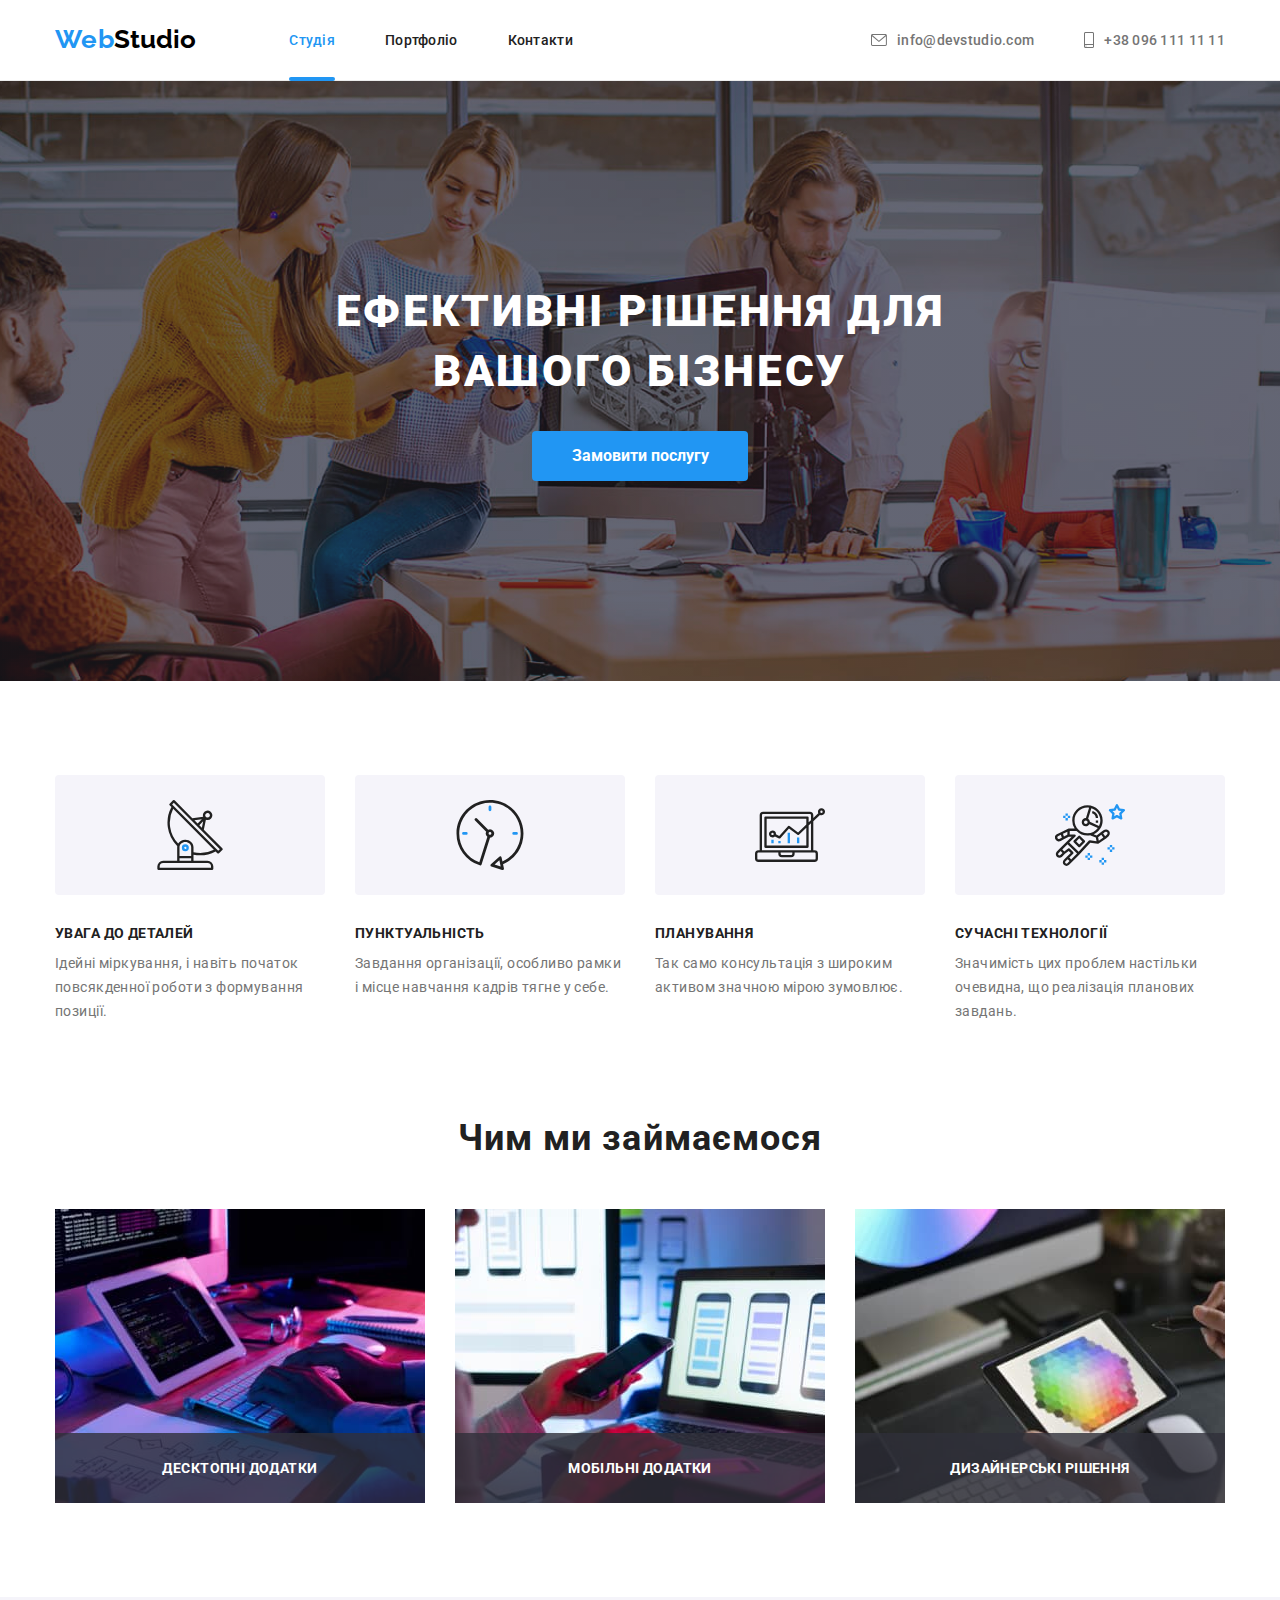
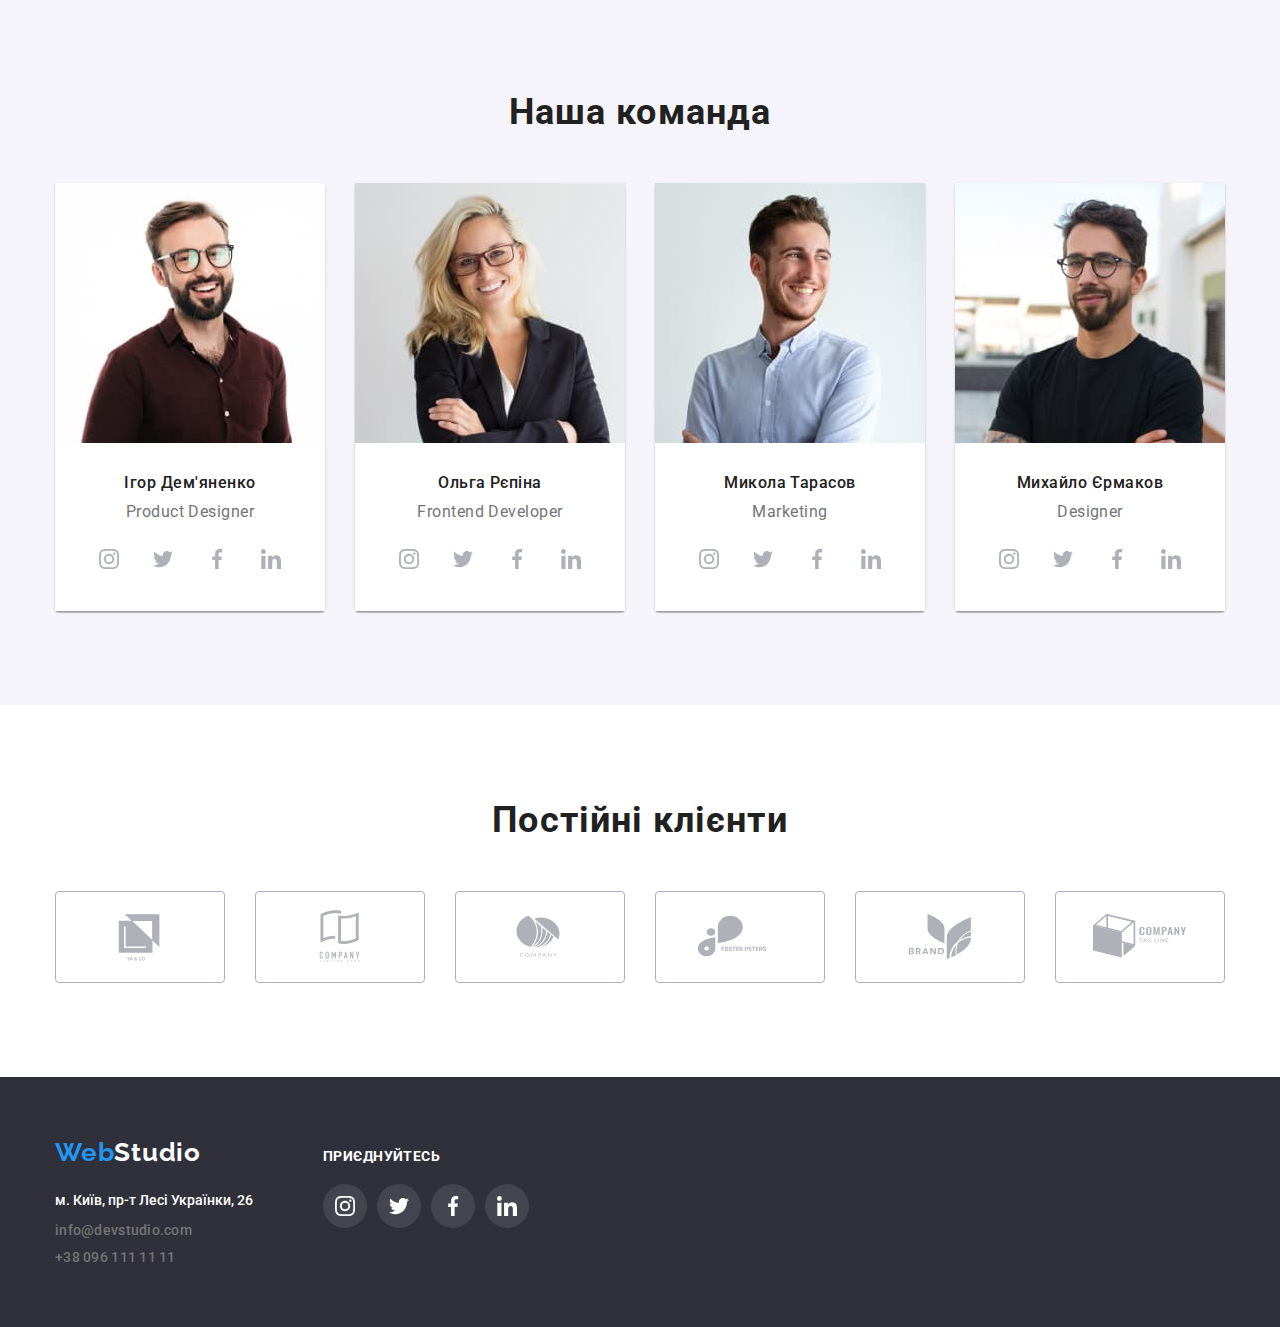
==== index.html @ 4820c296 "save past work" ====
<!DOCTYPE html>
<html lang="uk">
  <head>
    <meta charset="UTF-8" />
    <meta http-equiv="X-UA-Compatible" content="IE=edge" />
    <meta name="viewport" content="width=device-width, initial-scale=1.0" />
    <title>Document</title>
    <link rel="preconnect" href="https://fonts.googleapis.com" />
    <link rel="preconnect" href="https://fonts.gstatic.com" crossorigin />
    <link
      href="https://fonts.googleapis.com/css2?family=Raleway:wght@700&family=Roboto:wght@400;500;700;900&display=swap"
      rel="stylesheet"
    />
    <link
      rel="stylesheet"
      href="https://cdnjs.cloudflare.com/ajax/libs/modern-normalize/1.1.0/modern-normalize.min.css"
    />
    <link rel="stylesheet" href="./css/style.css" />
  </head>
  <body>
    <header class="header">
      <div class="container header-container">
        <nav class="header-nav">
          <a class="header-logo" href="index.html">
            <span class="first-part">Web</span
            ><span class="second-part">Studio</span></a
          >
          <ul class="header-nav-list">
            <li class="header-nav-item">
              <a class="header-nav-link current" href="./index.html">Студія</a>
            </li>
            <li class="header-nav-item">
              <a class="header-nav-link" href="./portfolio.html">Портфоліо</a>
            </li>
            <li class="header-nav-item">
              <a class="header-nav-link" href="./index.html">Контакти</a>
            </li>
          </ul>
        </nav>
        <ul class="header-contacts">
          <li class="header-auth">
            <a class="header-post-link" href="mailto:info@devstudio.com">
              <svg class="mail-icon" width="16" height="12">
                <use href="./images/icons.svg#envelope"></use>
              </svg>
              info@devstudio.com</a
            >
          </li>
          <li class="header-auth">
            <a class="header-tel-link" href="tel:+380961111111"
              ><svg class="tel-icon" width="10" height="16">
                <use href="./images/icons.svg#smartphone"></use>
              </svg>
              +38 096 111 11 11</a
            >
          </li>
        </ul>
      </div>
    </header>
    <main>
      <section class="hero">
        <div class="container hero-container">
          <h1 class="hero-title">Ефективні рішення для вашого бізнесу</h1>
          <button class="hero-btn" type="button" data-modal-open>
            Замовити послугу
          </button>
        </div>
      </section>
      <section class="features">
        <div class="container features-container">
          <h2 class="visually-hidden">наші особливості</h2>

          <ul class="features-list">
            <li class="list">
              <div class="list-icon">
                <svg class="features-icon" width="70" height="70">
                  <use href="./images/icons.svg#antenna"></use>
                </svg>
              </div>
              <h3 class="feature-title">увага до деталей</h3>
              <p class="text">
                Ідейні міркування, і навіть початок повсякденної роботи з
                формування позиції.
              </p>
            </li>

            <li class="list">
              <div class="list-icon">
                <svg class="features-icon" width="70" height="70">
                  <use href="./images/icons.svg#clock"></use>
                </svg>
              </div>
              <h3 class="feature-title">пунктуальність</h3>
              <p class="text">
                Завдання організації, особливо рамки і місце навчання кадрів
                тягне у себе.
              </p>
            </li>

            <li class="list">
              <div class="list-icon">
                <svg class="features-icon" width="70" height="70">
                  <use href="./images/icons.svg#diagram"></use>
                </svg>
              </div>
              <h3 class="feature-title">планування</h3>
              <p class="text">
                Так само консультація з широким активом значною мірою зумовлює.
              </p>
            </li>

            <li class="list">
              <div class="list-icon">
                <svg class="features-icon" width="70" height="70">
                  <use href="./images/icons.svg#astronaut"></use>
                </svg>
              </div>
              <h3 class="feature-title">сучасні технології</h3>
              <p class="text">
                Значимість цих проблем настільки очевидна, що реалізація
                планових завдань.
              </p>
            </li>
          </ul>
        </div>
      </section>
      <section class="section">
        <div class="container">
          <h2 class="foto-title">Чим ми займаємося</h2>
          <ul class="img-list">
            <li class="foto-list">
              <div class="product-action">
                <img
                  class="list-item"
                  src="./images/img1.jpg"
                  alt="верстка сайтів"
                  width="370"
                />
                <div class="overlay-box">
                  <p class="overlay-box-text">десктопні додатки</p>
                </div>
              </div>
            </li>
            <li class="foto-list">
              <div class="product-action">
                <img
                  class="list-item"
                  src="./images/img2.jpg"
                  alt="розробки телефонних программ"
                  width="370"
                />
                <div class="overlay-box">
                  <p class="overlay-box-text">мобільні додатки</p>
                </div>
              </div>
            </li>
            <li class="foto-list">
              <div class="product-action">
                <img
                  class="list-item"
                  src="./images/img3.jpg"
                  alt="розробки ігор"
                  width="370"
                />
                <div class="overlay-box">
                  <p class="overlay-box-text">дизайнерські рішення</p>
                </div>
              </div>
            </li>
          </ul>
          <!-- <div class="overlay-box">
            <p class="overlay-box-text">десктопні додатки</p> 
            </div> -->
          <!-- <h3 class="overlay-box-title">десктопні додатки</h3>
           -->
        </div>
      </section>
      <section class="section-name">
        <div class="container managment-container">
          <h2 class="section-title">Наша команда</h2>
          <ul class="title-list">
            <li class="list-name">
              <img
                class="name-title"
                src="./images/igor.jpg"
                alt="Ігор Дем'яненко"
                width="270"
              />
              <div class="container team-wrapper">
                <h3 class="name-list-title">Ігор Дем'яненко</h3>
                <p lang="en" class="job-list-title">Product Designer</p>
                <ul class="social-networks">
                  <li class="social-network-list">
                    <a
                      class="network-link"
                      href="https..//instagram.com"
                      target="_blank"
                      rel="nofollow noopener noreferrer"
                      aria-label="instagram"
                    >
                      <svg class="network-link-icon" width="20" height="20">
                        <use href="./images/icons.svg#instagram"></use>
                      </svg>
                    </a>
                  </li>
                  <li class="social-network-list">
                    <a
                      class="network-link"
                      href="https..//twitter.com"
                      target="_blank"
                      rel="nofollow noopener noreferrer"
                      aria-label="twitter"
                    >
                      <svg class="network-link-icon" width="20" height="20">
                        <use href="./images/icons.svg#twitter"></use>
                      </svg>
                    </a>
                  </li>
                  <li class="social-network-list">
                    <a
                      class="network-link"
                      href="https..//facebook.com"
                      target="_blank"
                      rel="nofollow noopener noreferrer"
                      aria-label="fasebook"
                    >
                      <svg class="network-link-icon" width="20" height="20">
                        <use href="./images/icons.svg#facebook"></use>
                      </svg>
                    </a>
                  </li>
                  <li class="social-network-list">
                    <a
                      class="network-link"
                      href="https..//linkedin.com"
                      target="_blank"
                      rel="nofollow noopener noreferrer"
                      aria-label="linkedin"
                    >
                      <svg class="network-link-icon" width="20" height="20">
                        <use href="./images/icons.svg#linkedin"></use>
                      </svg>
                    </a>
                  </li>
                </ul>
              </div>
            </li>
            <li class="list-name">
              <img
                class="name-title"
                src="./images/olga.jpg"
                alt="Ольга Рєпіна"
                width="270"
              />
              <div class="team-wrapper">
                <h3 class="name-list-title">Ольга Рєпіна</h3>
                <p lang="en" class="job-list-title">Frontend Developer</p>
                <ul class="social-networks">
                  <li class="social-network-list">
                    <a
                      class="network-link"
                      href="https..//instagram.com"
                      target="_blank"
                      rel="nofollow noopener noreferrer"
                      aria-label="instagram"
                    >
                      <svg class="network-link-icon" width="20" height="20">
                        <use href="./images/icons.svg#instagram"></use>
                      </svg>
                    </a>
                  </li>
                  <li class="social-network-list">
                    <a
                      class="network-link"
                      href="https..//twitter.com"
                      target="_blank"
                      rel="nofollow noopener noreferrer"
                      aria-label="twitter"
                    >
                      <svg class="network-link-icon" width="20" height="20">
                        <use href="./images/icons.svg#twitter"></use>
                      </svg>
                    </a>
                  </li>
                  <li class="social-network-list">
                    <a
                      class="network-link"
                      href="https..//facebook.com"
                      target="_blank"
                      rel="nofollow noopener noreferrer"
                      aria-label="fasebook"
                    >
                      <svg class="network-link-icon" width="20" height="20">
                        <use href="./images/icons.svg#facebook"></use>
                      </svg>
                    </a>
                  </li>
                  <li class="social-network-list">
                    <a
                      class="network-link"
                      href="https..//linkedin.com"
                      target="_blank"
                      rel="nofollow noopener noreferrer"
                      aria-label="linkedin"
                    >
                      <svg class="network-link-icon" width="20" height="20">
                        <use href="./images/icons.svg#linkedin"></use>
                      </svg>
                    </a>
                  </li>
                </ul>
              </div>
            </li>
            <li class="list-name">
              <img
                class="name-title"
                src="./images/mikola.jpg"
                alt="Микола Тарасов"
                width="270"
              />
              <div class="team-wrapper">
                <h3 class="name-list-title">Микола Тарасов</h3>
                <p lang="en" class="job-list-title">Marketing</p>
                <ul class="social-networks">
                  <li class="social-network-list">
                    <a
                      class="network-link"
                      href="https..//instagram.com"
                      target="_blank"
                      rel="nofollow noopener noreferrer"
                      aria-label="instagram"
                    >
                      <svg class="network-link-icon" width="20" height="20">
                        <use href="./images/icons.svg#instagram"></use>
                      </svg>
                    </a>
                  </li>
                  <li class="social-network-list">
                    <a
                      class="network-link"
                      href="https..//twitter.com"
                      target="_blank"
                      rel="nofollow noopener noreferrer"
                      aria-label="twitter"
                    >
                      <svg class="network-link-icon" width="20" height="20">
                        <use href="./images/icons.svg#twitter"></use>
                      </svg>
                    </a>
                  </li>
                  <li class="social-network-list">
                    <a
                      class="network-link"
                      href="https..//facebook.com"
                      target="_blank"
                      rel="nofollow noopener noreferrer"
                      aria-label="fasebook"
                    >
                      <svg class="network-link-icon" width="20" height="20">
                        <use href="./images/icons.svg#facebook"></use>
                      </svg>
                    </a>
                  </li>
                  <li class="social-network-list">
                    <a
                      class="network-link"
                      href="https..//linkedin.com"
                      target="_blank"
                      rel="nofollow noopener noreferrer"
                      aria-label="linkedin"
                    >
                      <svg class="network-link-icon" width="20" height="20">
                        <use href="./images/icons.svg#linkedin"></use>
                      </svg>
                    </a>
                  </li>
                </ul>
              </div>
            </li>
            <li class="list-name">
              <img
                class="name-title"
                src="./images/michailo.jpg"
                alt="Михайло Єрмаков"
                width="270"
              />
              <div class="team-wrapper">
                <h3 class="name-list-title">Михайло Єрмаков</h3>
                <p lang="en" class="job-list-title"><a href="/"></a>Designer</p>
                <ul class="social-networks">
                  <li class="social-network-list">
                    <a
                      class="network-link"
                      href="https..//instagram.com"
                      target="_blank"
                      rel="nofollow noopener noreferrer"
                      aria-label="instagram"
                    >
                      <svg class="network-link-icon" width="20" height="20">
                        <use href="./images/icons.svg#instagram"></use>
                      </svg>
                    </a>
                  </li>
                  <li class="social-network-list">
                    <a
                      class="network-link"
                      href="https..//twitter.com"
                      target="_blank"
                      rel="nofollow noopener noreferrer"
                      aria-label="twitter"
                    >
                      <svg class="network-link-icon" width="20" height="20">
                        <use href="./images/icons.svg#twitter"></use>
                      </svg>
                    </a>
                  </li>
                  <li class="social-network-list">
                    <a
                      class="network-link"
                      href="https..//facebook.com"
                      target="_blank"
                      rel="nofollow noopener noreferrer"
                      aria-label="fasebook"
                    >
                      <svg class="network-link-icon" width="20" height="20">
                        <use href="./images/icons.svg#facebook"></use>
                      </svg>
                    </a>
                  </li>
                  <li class="social-network-list">
                    <a
                      class="network-link"
                      href="https..//linkedin.com"
                      target="_blank"
                      rel="nofollow noopener noreferrer"
                      aria-label="linkedin"
                    >
                      <svg class="network-link-icon" width="20" height="20">
                        <use href="./images/icons.svg#linkedin"></use>
                      </svg>
                    </a>
                  </li>
                </ul>
              </div>
            </li>
          </ul>
        </div>
      </section>
      <section class="section-client">
        <div class="container our-client">
          <h2 class="client-title">Постійні клієнти</h2>
          <ul class="client-list">
            <li class="client-list-list">
              <a
                class="client-list-link"
                href=""
                target="_blank"
                rel="nofollow noopener noreferrer"
              >
                <svg class="socials-icon" width="106" height="60">
                  <use href="./images/icons.svg#Logo-1"></use>
                </svg>
              </a>
            </li>
            <li class="client-list-list">
              <a
                class="client-list-link"
                href=""
                target="_blank"
                rel="nofollow noopener noreferrer"
              >
                <svg class="socials-icon" width="106" height="60">
                  <use href="./images/icons.svg#Logo-2"></use>
                </svg>
              </a>
            </li>
            <li class="client-list-list">
              <a
                class="client-list-link"
                href=""
                target="_blank"
                rel="nofollow noopener noreferrer"
              >
                <svg class="socials-icon" width="106" height="60">
                  <use href="./images/icons.svg#Logo-3"></use>
                </svg>
              </a>
            </li>
            <li class="client-list-list">
              <a
                class="client-list-link"
                href=""
                target="_blank"
                rel="nofollow noopener noreferrer"
              >
                <svg class="socials-icon" width="106" height="60">
                  <use href="./images/icons.svg#Logo-4"></use>
                </svg>
              </a>
            </li>
            <li class="client-list-list">
              <a
                class="client-list-link"
                href=""
                target="_blank"
                rel="nofollow noopener noreferrer"
              >
                <svg class="socials-icon" width="106" height="60">
                  <use href="./images/icons.svg#Logo-5"></use>
                </svg>
              </a>
            </li>
            <li class="client-list-list">
              <a
                class="client-list-link"
                href=""
                target="_blank"
                rel="nofollow noopener noreferrer"
              >
                <svg class="socials-icon" width="106" height="60">
                  <use href="./images/icons.svg#Logo-6"></use>
                </svg>
              </a>
            </li>
          </ul>
        </div>
      </section>
    </main>
    <footer class="page-footer">
      <div class="container footer-container">
        <div class="footer-address-container">
          <a class="footer-logo" href="./index.html">
            <span class="span first-part">Web</span
            ><span class="span finish-part">Studio</span></a
          >
          <address class="contacts">
            <ul class="contact-lists">
              <li class="contact-list-list">
                <a
                  class="address-link"
                  href="https://goo.gl/maps/qbzP2S2WMfe6ok6P8"
                  target="_blank"
                  rel="noopener noreferrer nofollow"
                  >м. Київ, пр-т Лесі Українки, 26</a
                >
              </li>
              <li class="contact-list-list">
                <a class="mobile-link" href="mailto:info@devstudio.com"
                  >info@devstudio.com</a
                >
              </li>
              <li class="contact-list-list">
                <a class="mobile-link" href="tel:+380961111111"
                  >+38 096 111 11 11</a
                >
              </li>
            </ul>
          </address>
        </div>
        <div class="footer-icon-container">
          <p class="footer-text">приєднуйтесь</p>
          <ul class="footer-list">
            <li class="footer-list-item">
              <a
                class="footer-link"
                href="https..//instagram.com"
                target="_blank"
                rel="nofollow noopener noreferrer"
                aria-label="instagram"
              >
                <svg class="footer-link-icon" width="20" height="20">
                  <use href="./images/icons.svg#instagram"></use>
                </svg>
              </a>
            </li>
            <li class="footer-list-item">
              <a
                class="footer-link"
                href="https..//twitter.com"
                target="_blank"
                rel="nofollow noopener noreferrer"
                aria-label="twitter"
              >
                <svg class="footer-link-icon" width="20" height="20">
                  <use href="./images/icons.svg#twitter"></use>
                </svg>
              </a>
            </li>
            <li class="footer-list-item">
              <a
                class="footer-link"
                href="https..//facebook.com"
                target="_blank"
                rel="nofollow noopener noreferrer"
                aria-label="fasebook"
              >
                <svg class="footer-link-icon" width="20" height="20">
                  <use href="./images/icons.svg#facebook"></use>
                </svg>
              </a>
            </li>
            <li class="footer-list-item">
              <a
                class="footer-link"
                href="https..//linkedin.com"
                target="_blank"
                rel="nofollow noopener noreferrer"
                aria-label="linkedin"
              >
                <svg class="footer-link-icon" width="20" height="20">
                  <use href="./images/icons.svg#linkedin"></use>
                </svg>
              </a>
            </li>
          </ul>
        </div>
      </div>
    </footer>
    <div class="backdrop is-hidden" data-modal>
      <div class="modal">
        <button class="close-btn" type="button" data-modal-close>
          <!-- <svg class="modal-icon" width="18" height="18"> -->
          <svg class="modal-icon" width="18" height="18">
            <use href="./images/icons.svg#close-black"></use>
          </svg>
        </button>
      </div>
    </div>
    <script src="./js/modal.js"></script>
  </body>
</html>
---- css/style.css ----
/* reset */

h1,h2,h3,h4,h5,ul,li,p {
    margin: 0;
    padding: 0;
  }
  
  img {
    display: block;
    max-width: 100%;
    height: auto;
  }
  
  ul {
    list-style: none;
  }
  
  a {
    text-decoration: none;
  }
  
  body {
    font-family: "Roboto", sans-serif;
    
  }
  /* hover, focus {
    transition: transform 250ms  cubic-bezier(0.4, 0, 0.2, 1);
  } */
  
  
  
  :root {
    --second-font: "Raleway";
    --accent-color: #2196f3;
    --main-color: #212121;
    --second-color: #757575;
    --main-bg-color:#FFFFFF;
  }
  
    /* размеры флекса */
  .container {
    width: 1200px;
    margin: 0 auto;
    padding-left: 15px;
    padding-right: 15px;
  }
  /* хедер главной страницы */
  
  .header {
    /* position: fixed;
    width: 100%;
    min-height: 80px;
    top: 0;
    left: 0; */
    border-bottom: 1px solid #ECECEC;
    background-color: var(--main-bg-color)
  }
  .header-page {
    background-color: var(--main-bg-color);
  }
  .header-container {
    display: flex;
    align-items: center;
  }
  
  .header-nav {
    display: flex;
    align-items: center;
    
  }
  
  .header-nav-list {
    display: flex;
    
    gap: 50px;
  
  }
  
  
  .header-contacts {
    display: flex;
    margin-right: auto;
    text-align: center;
    justify-content: end;
    margin-right: 0;
    margin-left: auto;
    align-items: center;
  }
  
  .header-nav-link {
    display: block;
    position: relative;
    padding: 32px 0;
    font-weight: 500;
    font-size: 14px;
    line-height: calc(16 / 14);
    letter-spacing: 0.02em;
    color: var(--main-color);
    transition-property: color;
    transition-duration: 250ms;
    transition-timing-function:cubic-bezier(0.4, 0, 0.2, 1);

  }
  .header-nav-link:hover,
  .header-nav-link:focus {
     color: var(--accent-color);
  }
 
  .header-nav-link::after {
    content: "";
    position: absolute;
    width: 100%;
    height: 4px;
    bottom: -1px;
    left: 0;
    border-radius: 2px;
    opacity: 0;
    transform:scaleX(0.2);
    transition: opasity 250ms cubic-bezier(0.4, 0, 0.2, 1), transform 250ms cubic-bezier(0.4, 0, 0.2, 1);
    color: var(--accent-color);
  }
  .header-nav-link.current {
    color: var(--accent-color);
  }
  /* .header-nav-link .current::after{
   background-color: var(--main-color);
  } */
 
    .header-nav-link:focus:after,
   .header-nav-link:hover::after {
    opacity: 1;
    background-color: var(--accent-color);
    transform:scaleX(1);
    /* color: var(--accent-color); */
  }

  .header-nav-link.current::after,
  .header-nav-link.current:hover::after,
  .header-nav-link.current:focus::after {
    background-color: var(--accent-color);
    opacity: 1;
    transform:scaleX(1);
  }
  /* hhhhhheder */
  
  
  .header-logo {
    display: inline-block;
    padding-top: 24px;
    padding-bottom: 25px;
    margin-right: 93px;
    justify-content: flex-start;
  }
  .first-part {
    font-family: var(--second-font);
    font-style: normal;
    font-weight: 700;
    font-size: 26px;
    line-height: calc(31 / 26);
    letter-spacing: 0.03em;
    color: rgba(33, 150, 243, 1);
  }
  .second-part {
    font-family: var(--second-font);
    font-style: normal;
    font-weight: 700;
    font-size: 26px;
    line-height: calc(31 / 26);
    color: rgba(0, 0, 0, 1);
  }
  .finish-part {
    font-family: var(--second-font);
    font-style: normal;
    font-weight: 700;
    font-size: 26px;
    line-height: calc(31 / 26);
    letter-spacing: 0.03em; 
    color: rgba(255, 255, 255, 1);
  }
  
  
  .header-auth {
    display: inline-block;
    padding-top: 32px;
    padding-bottom: 32px;
    
  }
  .header-post-link,
  .header-tel-link {
    display: flex;
    background-repeat: no-repeat;
    gap: 10px;
    align-items: center;
    transition-property: color;
    transition-duration: 250ms;
    transition-timing-function:cubic-bezier(0.4, 0, 0.2, 1);

  }
 
    
  /* .header-nav-link:hover,
  .header-nav-link:focus {
     color: var(--accent-color);
  }  */
  
  .header-tel-link,
  .header-post-link {
  
   font-weight: 500;
   font-size: 14px;
   line-height: calc(16 / 14);
   letter-spacing: 0.02em;
   color: var(--second-color);
   margin-left: 50px;
   align-items: center;
   transition-property: color;
   transition-duration: 250ms;
   transition-timing-function:cubic-bezier(0.4, 0, 0.2, 1);

  }
  /* .header-post-link {
    font-weight: 500;
    line-height: calc(16 / 14);
    letter-spacing: 0.02em;
    color: var(--second-color);
    font-size: 14px;
    align-items: center;
  
  }   */
  .mail-icon {
    transition-property: fill;
    transition-duration: 250ms;
    transition-timing-function:cubic-bezier(0.4, 0, 0.2, 1);

  } 

  .header-post-link:hover,
  .header-post-link:focus {
    color: var(--accent-color); 
  }
  .header-tel-link:hover,
  .header-tel-link:focus {
    color: var(--accent-color);
  }
  .header-tel-link:hover .tel-icon, 
  .header-tel-link:focus .tel-icon {
    fill: var(--accent-color); 
  }
  .header-post-link .mail-icon, .tel-icon {
    fill: var(--second-color);
  }
   
   .header-post-link:hover .mail-icon,
   .header-post-link:focus .mail-icon {
    fill: var(--accent-color);
  }
  
  header-nav-item {
    margin-right: auto;
  }
  
  
  
  
   
  /* секция герой */
  
  .hero {
    max-width: 1600px;
    margin-right: auto;
    margin-left: auto;
    background-image:linear-gradient(to right,rgba(47, 48, 58, 0.4), rgba(47, 48, 58, 0.4 )),
    url(../images/Img-hero-png.png) ;
    text-align: center;
    background-color: #C4C4C4;
    padding-top: 200px;
    padding-bottom: 200px;
    background-repeat: no-repeat;
    background-size:cover;
    background-position: center;
  }
  
  .hero-title {
    font-weight: 900;
    font-size: 44px;
    line-height: calc(60 / 44);
    letter-spacing: 0.06em;
    text-transform: uppercase;
    color: var(--main-bg-color);
    max-width: 696px;
    margin: 0 auto 30px;
    
  }
  
  .hero-btn {
    display: inline-block;
    font-family: 'Roboto';
    font-style: normal;
    font-weight: 700;
    font-size: 16px;
    line-height: calc(30 / 16);
    cursor: pointer;
    background:var(--accent-color);
    color:#FFFFFF;
    border-radius: 4px;
    min-width: 216px;
    border: solid transparent;
    text-align: center;
    max-height: 50px;
    border: none;
    padding: 10px 32px;
    transition-property: background-color;
    transition-duration: 250ms;
    transition-timing-function:cubic-bezier(0.4, 0, 0.2, 1);
  }
  
  .hero-btn:hover,
  .hero-btn:focus {
    background: #188CE8;
    box-shadow: 0px 4px 4px rgba(0, 0, 0, 0.15);
    border-radius: 4px;
    min-width: 216px;
  }
  
  /* features section */
  
  .features {
    padding-top: 94px;
    padding-bottom: 94px;
    background: var(--main-bg-color);
  }
  
  /* .features-container {
     display: flex;
  } */
  .visually-hidden {
      position: absolute;
      width: 1px;
      height: 1px;
      margin: -1px;
      border: 0;
      padding: 0;
    
      white-space: nowrap;
      clip-path: inset(100%);
      clip: rect(0 0 0 0);
      overflow: hidden;
    }
  
  .content {
    display: flex;
    padding-top: 94px;
    padding-bottom: 94px;
    width: 1170px;
  
  }
  .features-list {
    display: flex;
    /* height: auto; */
  }
  .list-icon {
    width: 270px;
    height: 120px;
    display: flex;
    align-items: center;
    justify-content: center;
    background-color: #F5F4FA;
    border-radius: 4px;
    margin-bottom: 30px;
  }
  
  .features-icon {
    width: 70px;
    height: 70px;
    
  }
  
  .list:not(:last-child) {
    margin-right: 30px;
    
  }

 
  .feature-title {
  
    margin-bottom: 10px;
    font-weight: 700;
    font-size: 14px;
    line-height: calc(16 /14);
    letter-spacing: 0.03em;
    text-transform: uppercase;
    color: var(--main-color);
    
       
  }
  .text {
     
   font-weight: 400;
   font-size: 14px;
   line-height: calc(24 / 14);
   letter-spacing: 0.03em; 
   color: var(--second-color);
   
  }
  
  /* чим ми займаємось */
  
  
  
  .foto-title {
    font-weight: 700;
    font-size: 36px;
    line-height: calc(42 / 36);
    text-align: center;
    letter-spacing: 0.03em;
    color: var(--main-color);
    margin-bottom: 50px;
  
  }
  
  
   .img-list {
    display: flex;
    justify-content: start;
     /* position:fixed;  */
  } 
  
   .foto-list:not(:last-child) {
    margin-right: 30px;
  } 

  .product-action {
    position: relative;
    top: 0;
    left: 0;
  }
             /* overlay-box  */ 

   .overlay-box {
    display: flex;
    position:absolute;
    align-items: center;
    padding: 27px 0;
    bottom: 0;
    width: 370px;
    height: 70px;
    background-color: rgba(47, 48, 58, 0.8);

  } 
  
  .overlay-box-text {
   
    display: flex;
    width: 370px;
    justify-content: space-around;
    font-weight: 700;
    font-size: 14px;
    line-height: 16px;
    text-align: center;
    letter-spacing: 0.03em;
    text-transform: uppercase;
    color: #FFFFFF;
  }

  
  
         /* НАША КОМАНДА */

  .section {
    padding-bottom: 94px;
  }
  
  .section-name {
    min-width: 1200px;
    background-color: #F5F4FA;
    display: block;
    padding-bottom: 94px;
    padding-top: 94px;
  }
  
  .managment-container {
    display: block;
    margin-left: auto;
    margin-right: auto;
    background: #F5F4FA;
  }
  .section-title {
    margin-bottom: 50px;
    font-weight: 700;
    font-size: 36px;
    line-height: calc(42 / 36);
    text-align: center;
    letter-spacing: 0.03em;
  
  color: var(--main-color);
  }
  
   .title-list {
    display:flex;
    gap: 30px;
    flex-wrap:wrap;
  
   }
   
  
  .list-name {
   flex-basis: calc((100% - 30px * 3) / 4);
   box-shadow: 0px 1px 3px rgba(0, 0, 0, 0.12), 0px 1px 1px rgba(0, 0, 0, 0.14), 0px 2px 1px rgba(0, 0, 0, 0.2);
   border-radius: 0px 0px 4px 4px;
   
  } 
  
  .team-wrapper {
    width: 270px;
    display:block;
    background-color: #FFFFFF;
    padding: 30px 0;
    
  
  }
  
  .name-list-title {
    margin-bottom: 10px;
    font-weight: 500;
    font-size: 16px;
    line-height: calc(19 / 16);
    text-align: center;
    letter-spacing: 0.03em;
    color:var(--main-color);
  }
  
  .name-title {
    margin: 0;
  
  }
    
  
  .job-list-title {
  font-weight: 400;
  font-size: 16px;
  line-height: calc(19 / 16);
  text-align: center;
  letter-spacing: 0.03em;
  color: var(--second-color);
  margin-bottom: 16px;
  }

  .social-networks  {
    display: flex;
    align-items: center;
    justify-content: center;
    gap: 10px;
    margin-right: 32px;
    margin-left: 32px;
   
  }

   
  
  .network-link {
    display: flex;
    align-items: center;
    justify-content: center;
    width: 44px;
    height: 44px;
    background-color:var(--main-bg-color);
    border-radius: 50%;
    transition-property: background-color,color;
    transition-duration: 250ms;
    transition-timing-function:cubic-bezier(0.4, 0, 0.2, 1);
  }
  .network-link-icon {
    transition-property: fill,background-color;
    transition-duration: 250ms;
    transition-timing-function:cubic-bezier(0.4, 0, 0.2, 1);
    fill: #afb1b8;
   
  }
  
  .network-link:hover,
  .network-link:focus {
    background-color: var(--accent-color);
    color: var(--main-bg-color);
  }
  
  .network-link:hover .network-link-icon,
  .network-link:focus .network-link-icon {
    fill:var(--main-bg-color);
    background-color: var(--accent-color);
    
  }
 

  /* НАШІ КЛІЄНТИ */

  .section-client {
    min-width: 1200px;
    background-color: var(--main-bg-color);
    padding-bottom: 94px;
    padding-top: 94px;
  }
  .client-title {
    margin-bottom: 50px;
    font-weight: 700;
    font-size: 36px;
    line-height: calc(42 / 36);
    text-align: center;
    letter-spacing: 0.03em;
    color: var(--main-color);
    
  }
  
    
  .client-list {
    display: flex;
    flex-wrap: wrap;
    
  }

  .client-list-list {
    width: 170px;
    height: 92px;
    
  }
 
 
  .client-list-list:not(:last-child) {
    margin-right: 30px;
   }
   
   
   .socials-icon {
    width: 106px;
    height: 60px;
    fill: #AFB1B8;
    transition-property: fill;
    transition-duration: 250ms;
    transition-timing-function:cubic-bezier(0.4, 0, 0.2, 1)
   }
  
   .client-list-link {
    display: flex;
    width: 170px;
    height: 92px;
    align-items: center;
    justify-content: center;
    padding: auto;
    border: 1px solid #AFB1B8;
    border-radius: 4px;
    transition-property: border-color;
    transition-duration: 250ms;
    transition-timing-function:cubic-bezier(0.4, 0, 0.2, 1);
   }
   .client-list-link:hover .socials-icon,
   .client-list-link:focus .socials-icon {
    fill: var(--accent-color);
   }
   
   .client-list-link:hover,
   .client-list-link:focus {
    border-color: var(--accent-color);
  }
  
  
  /* footer */
  
  .page-footer{
    min-width: 1200px;
    padding-top: 60px;
    padding-bottom: 60px;
    background-color: #2F303A;
    
  
  }
  .footer-container {
    display: flex;
    /* padding-right: 15px;
    padding-left: 15px; */
   align-items: baseline;
  } 
   
  .footer-logo {
    display: flex;
    margin-bottom: 20px;
    
  }
  
  .address-link {
    font-weight: 500;
    Font-size: 14px;
    Line-height: calc(24 / 14);
    color: var(--main-bg-color);
    font-style: normal;
    transition-property: color;
    transition-duration: 250ms;
    transition-timing-function:cubic-bezier(0.4, 0, 0.2, 1);
  }
  
  
  .contact-list-list:not(:last-child) {
  margin-bottom: 9px;
  }
  
  .mobile-link {
    font-weight: 500;
  font-size: 14px;
  line-height: calc(16 / 14);
  letter-spacing: 0.02em;
  color: var(--second-color);
  font-style: normal;
  transition-property: color;
  transition-duration: 250ms;
  transition-timing-function:cubic-bezier(0.4, 0, 0.2, 1);
  }
  .mobile-link:hover {
    color: var(--accent-color);
    transition: transform 250ms  cubic-bezier(0.4, 0, 0.2, 1);
  }
  .mobile-link:focus {
    color: var(--accent-color);
  }
  .address-link:hover {
    color: var(--accent-color);
    transition: transform 250ms  cubic-bezier(0.4, 0, 0.2, 1);
  }
  .address-link:focus {
    color: var(--accent-color);
  }

  .footer-icon-container {
    display: inline-block;
    align-items: baseline;
    margin-left: 70px;
   
    
  }
  .footer-text {
    font-weight: 700;
    font-size: 14px;
    line-height: calc(16 / 14);
    letter-spacing: 0.03em;
    text-transform: uppercase;
    color: var(--main-bg-color);
    margin-bottom: 20px;
    
  }
  .footer-list {
    display: flex;
    
  }
  
  .footer-list-item:not(:last-child) {
    margin-right: 10px;
  }
  .footer-link {
    display: flex;
    align-items: center;
    justify-content: center;
    width: 44px;
    height: 44px;
    background-color: rgba(255, 255, 255, 0.1);;
    border-radius: 50%;
    transition-property: background-color;
    transition-duration: 250ms;
    transition-timing-function:cubic-bezier(0.4, 0, 0.2, 1);
  }
  .footer-link-icon {
    transition-property: fill;
    transition-duration: 250ms;
    transition-timing-function:cubic-bezier(0.4, 0, 0.2, 1);
    fill: var(--main-bg-color);

  }
  .footer-link:hover,
  .footer-link:focus {
    background-color: var(--accent-color);
  } 
    

  
  
  /* ПОРТФОЛИО */
   
  .card-list-list {
    display: flex;
    flex-wrap: wrap;
    gap: 30px;
  }
  
  
  .header-portfolio-container {
    display: flex;
    align-items: center;
    
  }
  .hero-last {
    display: flex;
    background-color: var(--main-bg-color);
    padding-top: 94px;
    padding-bottom: 94px;
  }
  
  .button-container {
    display:inline-flex;
    margin-right: auto;
    margin-left: auto;
  
  }
  .poster-wrapper {
    padding: 20px 24px;
    /* border: 1px solid #EEEEEE;
    border-top:none; */
  }
  
  .hero-list{
    display:flex;
    margin-right: auto;
    margin-left: auto;
    justify-content: center;
    gap: 8px;
    margin-bottom: 50px;
  }
  
  
  
  .hero-last-btn {
    display: inline-block;
    border-radius: 4px;
    border: solid transparent;
    padding: 6px 22px;
    cursor: pointer;
    font-style: normal;
    font-weight: 500;
    font-size: 16px;
    line-height: calc(26 / 16);
    vertical-align: top;
    letter-spacing: 0.03em;
    color: var(--main-color);
    background-color: #F5F4FA;
    transition-property:background-color, color;
    transition-duration: 250ms;
    transition-timing-function:cubic-bezier(0.4, 0, 0.2, 1);
  
  }
  
  /* .hero-first-btn:hover,
  .hero-first-btn:focus {
    color: var(--main-bg-color);
    background-color:var(--accent-color);
  } */
  
  .hero-last-btn:hover,
  .hero-last-btn:focus {
    color: var(--main-bg-color);
    background-color: var(--accent-color);
    /* transition: transform 250ms  cubic-bezier(0.4, 0, 0.2, 1);
  } */
  }
  .hero-last-btn:hover,
  .hero-last-btn:focus::before {
    box-shadow: 0px 3px 1px rgba(0, 0, 0, 0.1), 0px 1px 2px rgba(0, 0, 0, 0.08), 0px 2px 2px rgba(0, 0, 0, 0.12);
    border-radius: 4px;
    /* transition: transform 250ms  cubic-bezier(0.4, 0, 0.2, 1); */
  }
  
  
  
  
  /* фото карточки */
  
  
  
  .title-text {
    font-style: bold;
  font-size: 18px;
  line-height: calc(36 / 18);
  vertical-align: top;
  letter-spacing: 0.06em;
  color: var(--main-color);
  margin-bottom: 4px;
  padding: 0 24px 20;
  margin-bottom: 4px;
  flex-basis: 370px;
  } 
  
  .text-navigation {
  
  font-size: 16px;
  line-height: calc(30 / 16);
  
  letter-spacing: 0.03em;
  color: var(--second-color);
  
  }
.list-item-link {
  display: block;
  width: 370px;
  height: 405px;
   border: 1px solid var(--main-bg-color);
   transition-property: transform;
   transition-duration: 250ms;
   transition-timing-function:cubic-bezier(0.4, 0, 0.2, 1); 
 
}

.list-item-link:hover,
.list-item-link:focus::before {
  /* border: 1px solid #EEEEEE; */
  box-shadow: 0px 1px 1px rgba(0, 0, 0, 0.12), 0px 4px 4px rgba(0, 0, 0, 0.06), 1px 4px 6px rgba(0, 0, 0, 0.16);
  /* transition: transform 250ms  cubic-bezier(0.4, 0, 0.2, 1); */
}

/* анимация карточек */

.thumb-card {
  position: relative;
 
  overflow: hidden;
}
.backdrop-card {
  position: absolute;
  top: 0;
  left: 0;
  transform: translateY(101%);
  transition-property: transform;
  transition-duration: 250ms;
  transition-timing-function:cubic-bezier(0.4, 0, 0.2, 1); 

  display: flex;
  align-items: center;
  background-color: rgba(33, 150, 243, 0.9);
  width: 100%;
  height: 100%;
  /* opacity: 0; */
  cursor: pointer;
  }
.backdrop-card-text {
  padding: 63px 24px;
  font-weight: 400;
  font-size: 18px;
  line-height: calc(28 / 18);
  letter-spacing: 0.03em;
  color: var(--main-bg-color);
  
}
.list-item:hover .backdrop-card {
  background: rgba(33, 150, 243, 0.9) ;
  transform: translateY(0);
  opacity: 1;
}
.list-item:focus .backdrop-card {
  background: rgba(33, 150, 243, 0.9) ;
  transform: translateY(0);
  opacity: 1;
}

/* МОДАЛЬНОЕ ОКНО */

.backdrop {
  position: fixed;
  top: 0;
  left: 0;
  width: 100%;
  height: 100%;
  background-color: rgba(0, 0, 0, 0.2);
  visibility: visible; 
  pointer-events: initial; 
  opacity: 1; 
  transition: opacity 250ms linear, visibility 250ms linear;
   
}

.backdrop.is-hidden {
  opacity: 0;
  visibility: hidden;
  pointer-events: none;
}

.modal {
  position: absolute;
  top: 50%;
  left: 50%;
  transform: translate(-50%, -50%);
  min-width: 528px;
  min-height: 581px;
  box-shadow: 0px 1px 3px rgba(0, 0, 0, 0.12), 0px 1px 1px rgba(0, 0, 0, 0.14), 0px 2px 1px rgba(0, 0, 0, 0.2);
  border-radius: 4px;
  background: var(--main-bg-color);
  
}
.close-btn {
  position: absolute;
  transition: transform 250ms  cubic-bezier(0.4, 0, 0.2, 1);
  display: flex;
  align-items: center;
  justify-content: center;
  width: 30px;
  height: 30px;
  top: 8px;
  right: 8px;
  background: var(--main-bg-color);
  border-radius: 50%;
  border: 1px solid rgba(0, 0, 0, 0.1);
  padding: 0;
  cursor: pointer;
}
.modal-icon {
  fill:#000000;
}
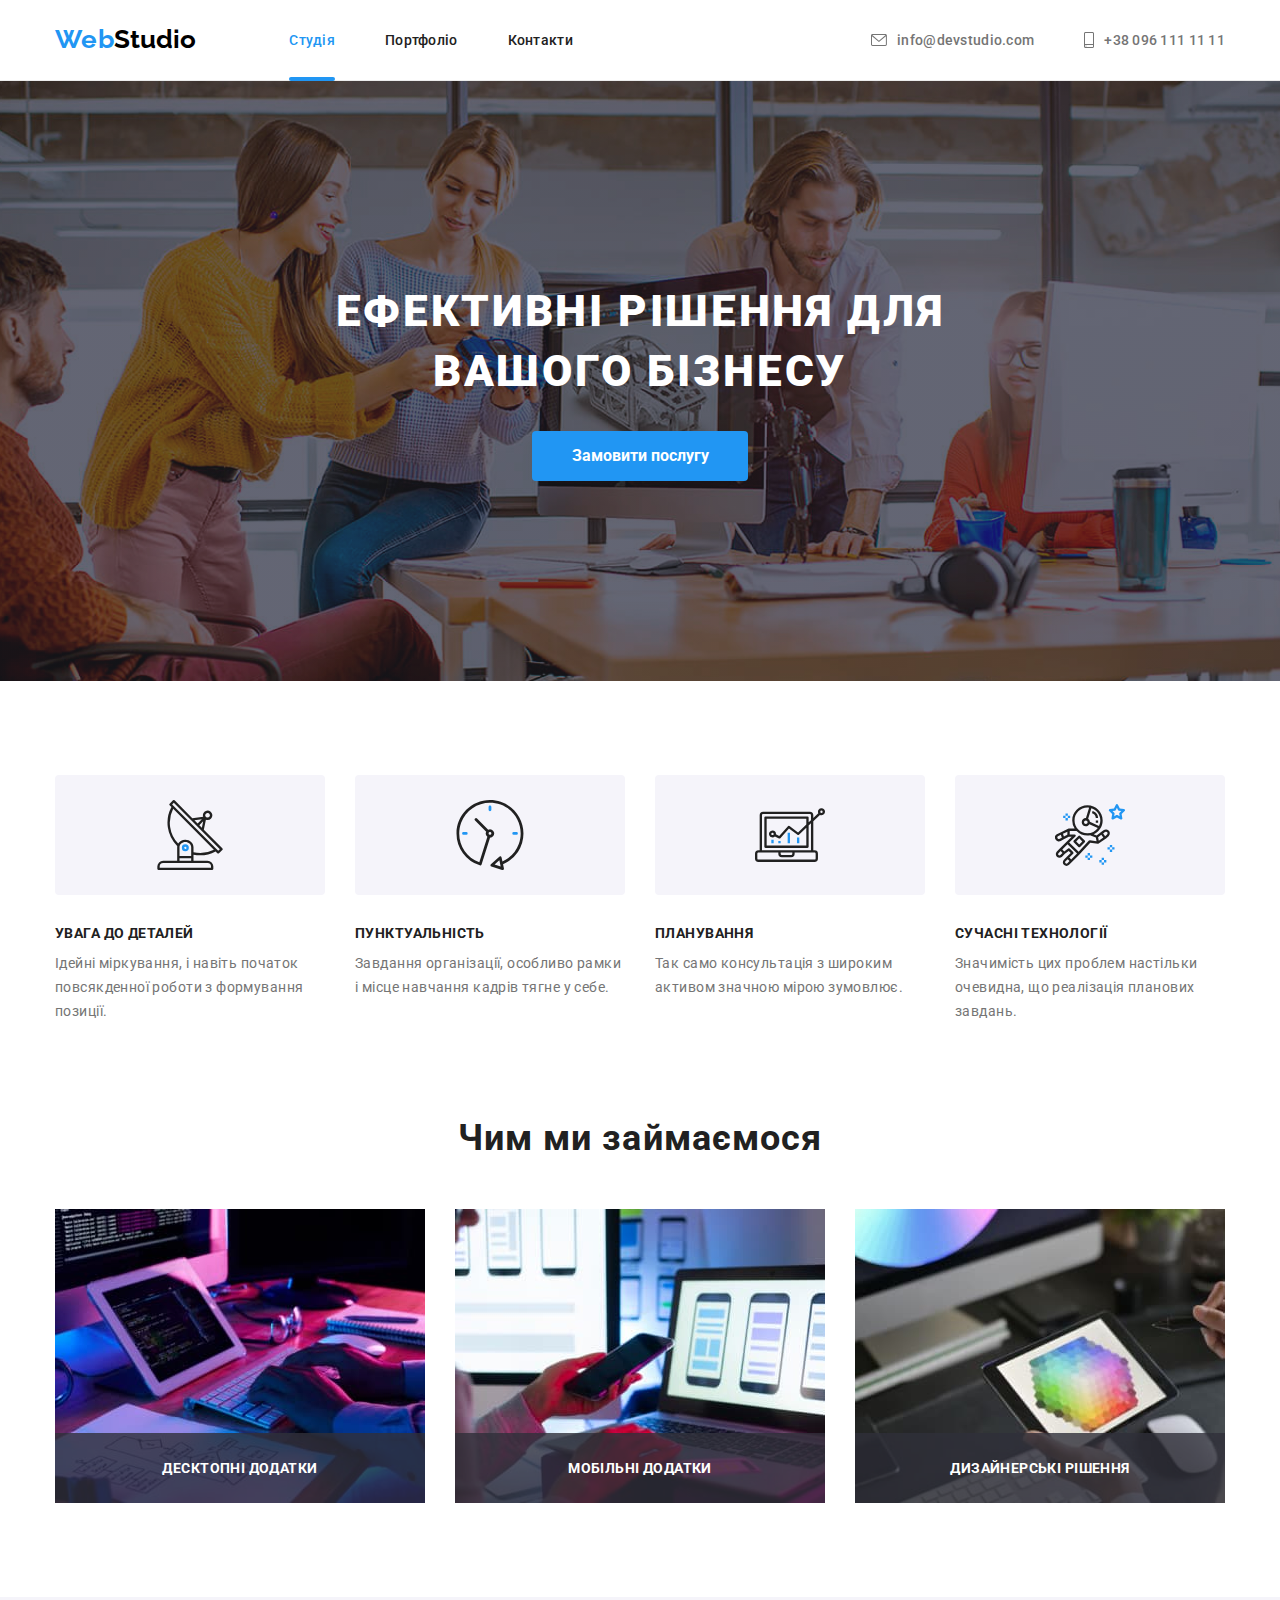
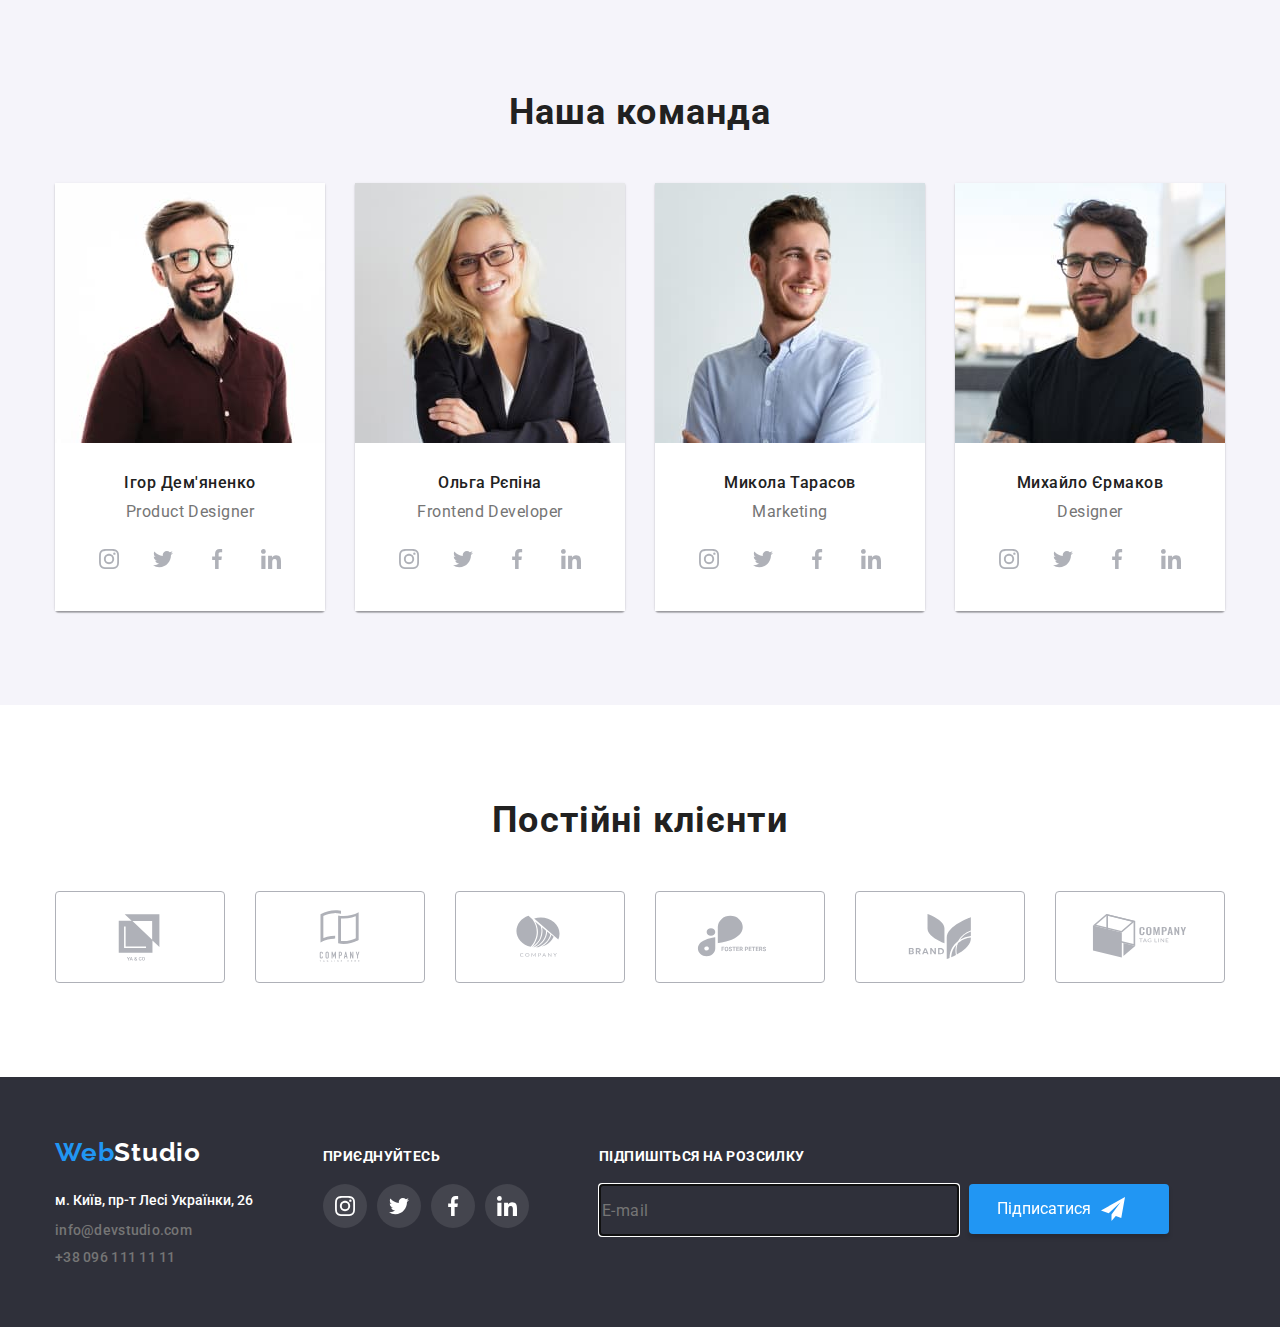
==== commit 2a12f9d3: "modal window" ====
--- a/index.html
+++ b/index.html
@@ -614,17 +614,56 @@
             </li>
           </ul>
         </div>
+      <div class="footer-speaker-container">
+        <p class="footer-speaker-text">підпишіться на розсилку</p>
+        
+
+        <ul class="footer-speaker-list">
+        <li class="speaker-list-item">
+        <form class="footer-speaker-form">
+            <label class="footer-label" for="e-mail">
+             <input class="footer-input" type="text" name="e-mail" id="e-mail"placeholder="E-mail" autofocus />
+            
+            
+        </form>
+    </li>
+    <li class="speaker-list-item">
+        <button class="footer-btn" type="">Підписатися
+          <svg class="footer-btn-icon" width="24" height="24">
+            <use href="./images/icons.svg#icon-send"></use>
+          </svg>
+        </button>
+    </li>
+    </ul>
       </div>
+    </div>
     </footer>
     <div class="backdrop is-hidden" data-modal>
       <div class="modal">
         <button class="close-btn" type="button" data-modal-close>
-          <!-- <svg class="modal-icon" width="18" height="18"> -->
-          <svg class="modal-icon" width="18" height="18">
+         <svg class="modal-icon" width="18" height="18"> 
             <use href="./images/icons.svg#close-black"></use>
           </svg>
         </button>
-      </div>
+        <h2 class="form-title">Залиште свої дані,ми вам передзвонимо</h2>
+      
+       <form class="form" autocomplete="off">
+        <!-- <h2 class="form-title">Залиште свої дані,ми вам передзвонимо</h2> -->
+        <div class="form-field">
+          <input type="text" class="form-input" name="name" id="name" />
+          <label for="name" class="form-label">Ім'я</label>
+        </div>
+          <div class="form-field">
+          <input type="text" class="form-input" name="name" id="tel" />
+          <label for="name" class="form-label">Телефон</label>
+        </div>
+          <div class="form-field">
+          <input type="text" class="form-input" name="name" id="email" />
+          <label for="name" class="form-label">Пошта</label>
+        </div>
+        </div>
+      </form>
+    </div>
     </div>
     <script src="./js/modal.js"></script>
   </body>
--- a/css/style.css
+++ b/css/style.css
@@ -774,8 +774,75 @@
   .footer-link:hover,
   .footer-link:focus {
     background-color: var(--accent-color);
+  }
+  .footer-speaker-container {
+    display: inline-block;
+    align-items: baseline;
+    margin-left: 70px;
   } 
-    
+
+  .footer-speaker-text {
+    font-weight: 700;
+    font-size: 14px;
+    line-height: calc(16 / 14);
+    letter-spacing: 0.03em;
+    text-transform: uppercase;
+    color: var(--main-bg-color);
+    margin-bottom: 20px;
+  }
+  .footer-input {
+    font-weight: 400;
+    font-size: 16px;
+    line-height: calc(20 / 16);
+
+    display: flex;
+    align-items: center;
+    letter-spacing: 0.03em;
+    color: rgba(255, 255, 255, 0.6);
+    width: 358px;
+    height: 50px;
+    background-color: #2F303A;
+    border: none;
+  }
+  .footer-label {
+    /* border: none; */
+  }
+   .footer-speaker-list {
+    display: flex;
+    gap: 12px; 
+   }
+  .speaker-list-item {
+    
+  }
+  
+  .footer-speaker-form {
+   display: flex; 
+    width: 358px;
+    height: 50px;
+    border: 1px solid rgba(255, 255, 255, 0.3);
+    /* filter: drop-shadow(0px 4px 4px rgba(0, 0, 0, 0.15)); */
+    border-radius: 4px;
+    /* box-shadow: 0px 4px 4px rgba(0, 0, 0, 0.15); */
+  }
+  .footer-btn {
+    display: flex;
+    align-items: center;
+    padding-left: 28px;
+    width: 200px;
+    height: 50px;
+    background: #2196F3;
+    /* box-shadow: 0px 4px 4px rgba(0, 0, 0, 0.15); */
+    border-radius: 4px;
+    color: var(--main-bg-color);
+    border: none;
+    box-shadow: 0px 4px 4px rgba(0, 0, 0, 0.15);
+    border-radius: 4px;
+    
+  }
+  .footer-btn-icon {
+    margin-left: 10px;
+    fill: var(--main-bg-color);
+  }
 
   
   
@@ -907,7 +974,7 @@
 .list-item-link:focus::before {
   /* border: 1px solid #EEEEEE; */
   box-shadow: 0px 1px 1px rgba(0, 0, 0, 0.12), 0px 4px 4px rgba(0, 0, 0, 0.06), 1px 4px 6px rgba(0, 0, 0, 0.16);
-  /* transition: transform 250ms  cubic-bezier(0.4, 0, 0.2, 1); */
+  
 }
 
 /* анимация карточек */
@@ -1006,4 +1073,43 @@
 }
 .modal-icon {
   fill:#000000;
+}
+
+/* ОФОРМЛЕНИЕ МОДАЛЬНОГО ОКНА */
+
+.form {
+  padding-right: 40px;
+  padding-left: 40px;
+  width: 528px;
+}
+.form-title {
+  font-weight: 700;
+  font-size: 20px;
+  line-height: calc(23 / 20);
+  text-align: center;
+  letter-spacing: 0.03em;
+  color: #212121;
+  padding-top: 40px;
+  padding-right: 40px;
+  padding-left: 40px;
+  /* margin-bottom: 12px; */
+}
+.form-field {
+  position: relative;
+  /* margin-top: 12px; */
+  /* display: block; */
+  margin-top: 30px;
+}
+.form-label {
+  position: absolute;
+  top: 0;
+  left: 0;
+  transform:translateY(-100%);
+ 
+}
+.form-input {
+  width: 448px;
+  height: 40px;
+  border: 1px solid rgba(33, 33, 33, 0.2);
+  border-radius: 4px;
 }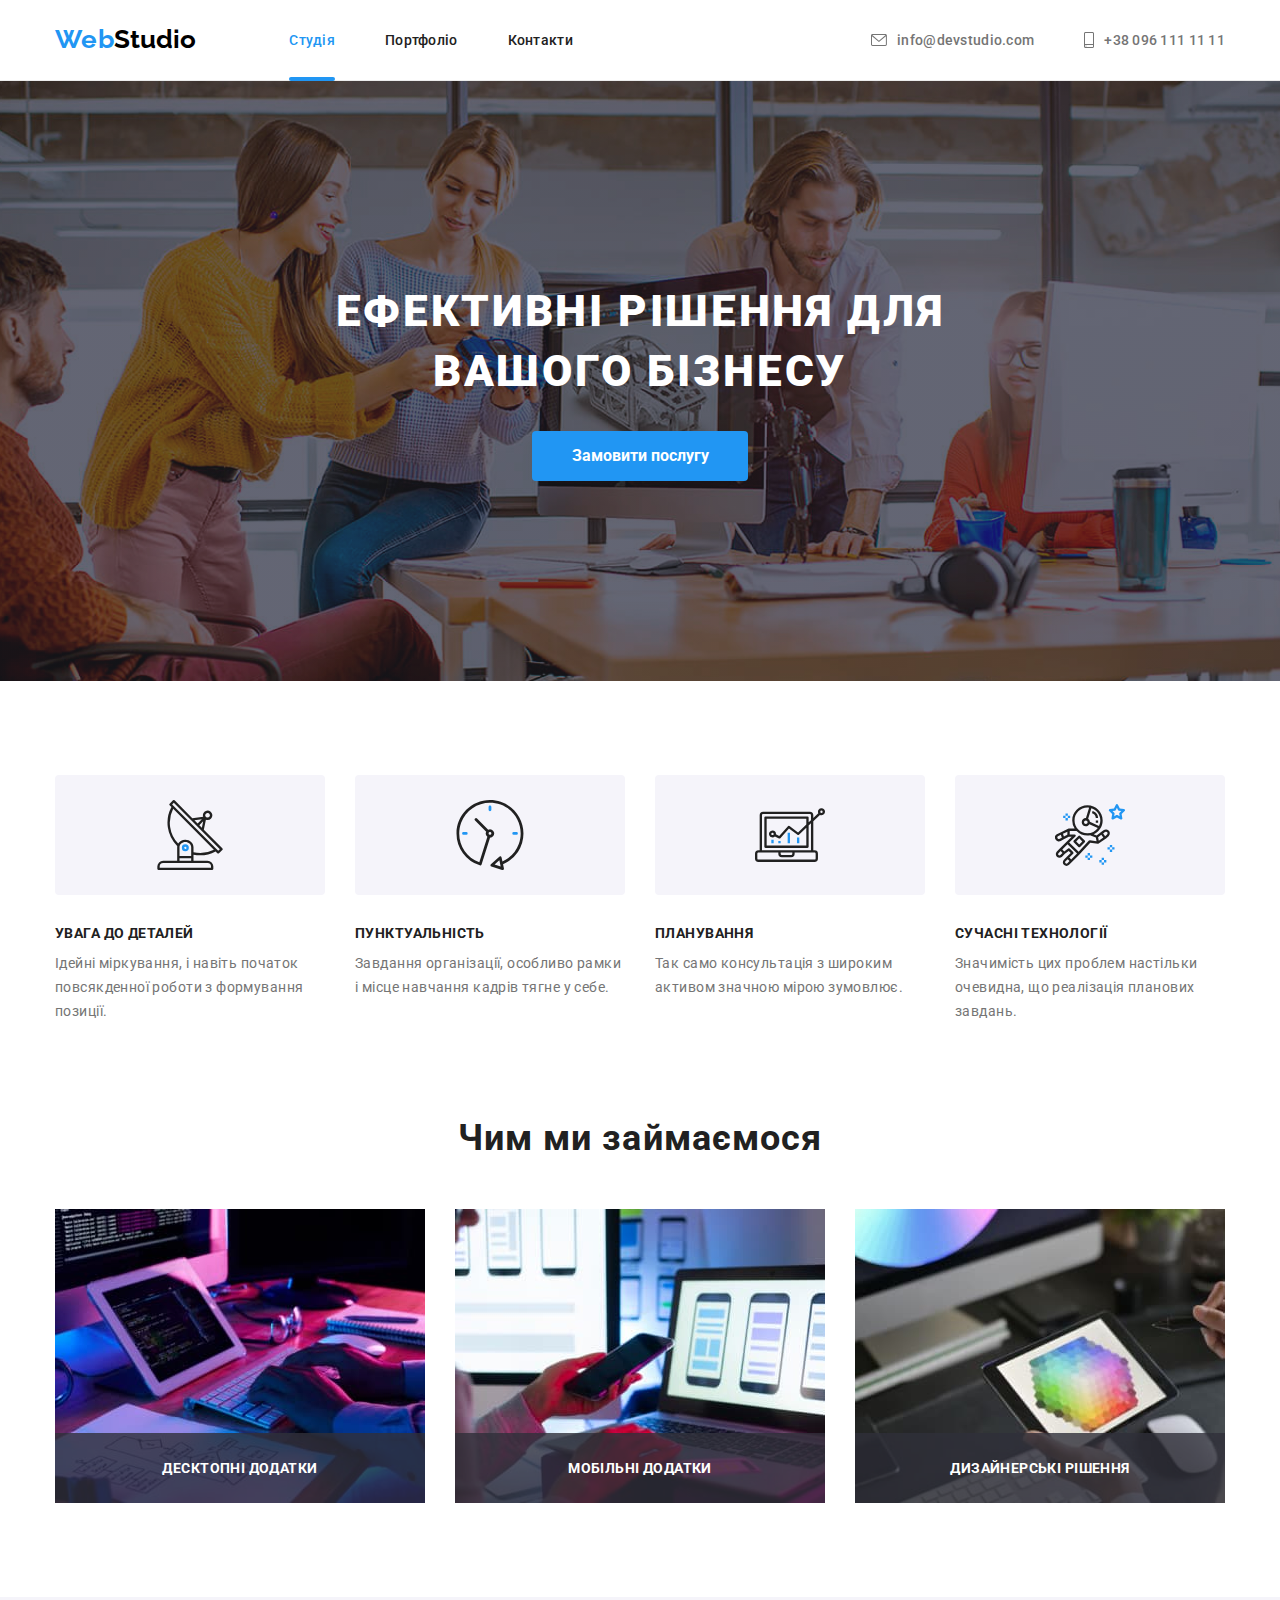
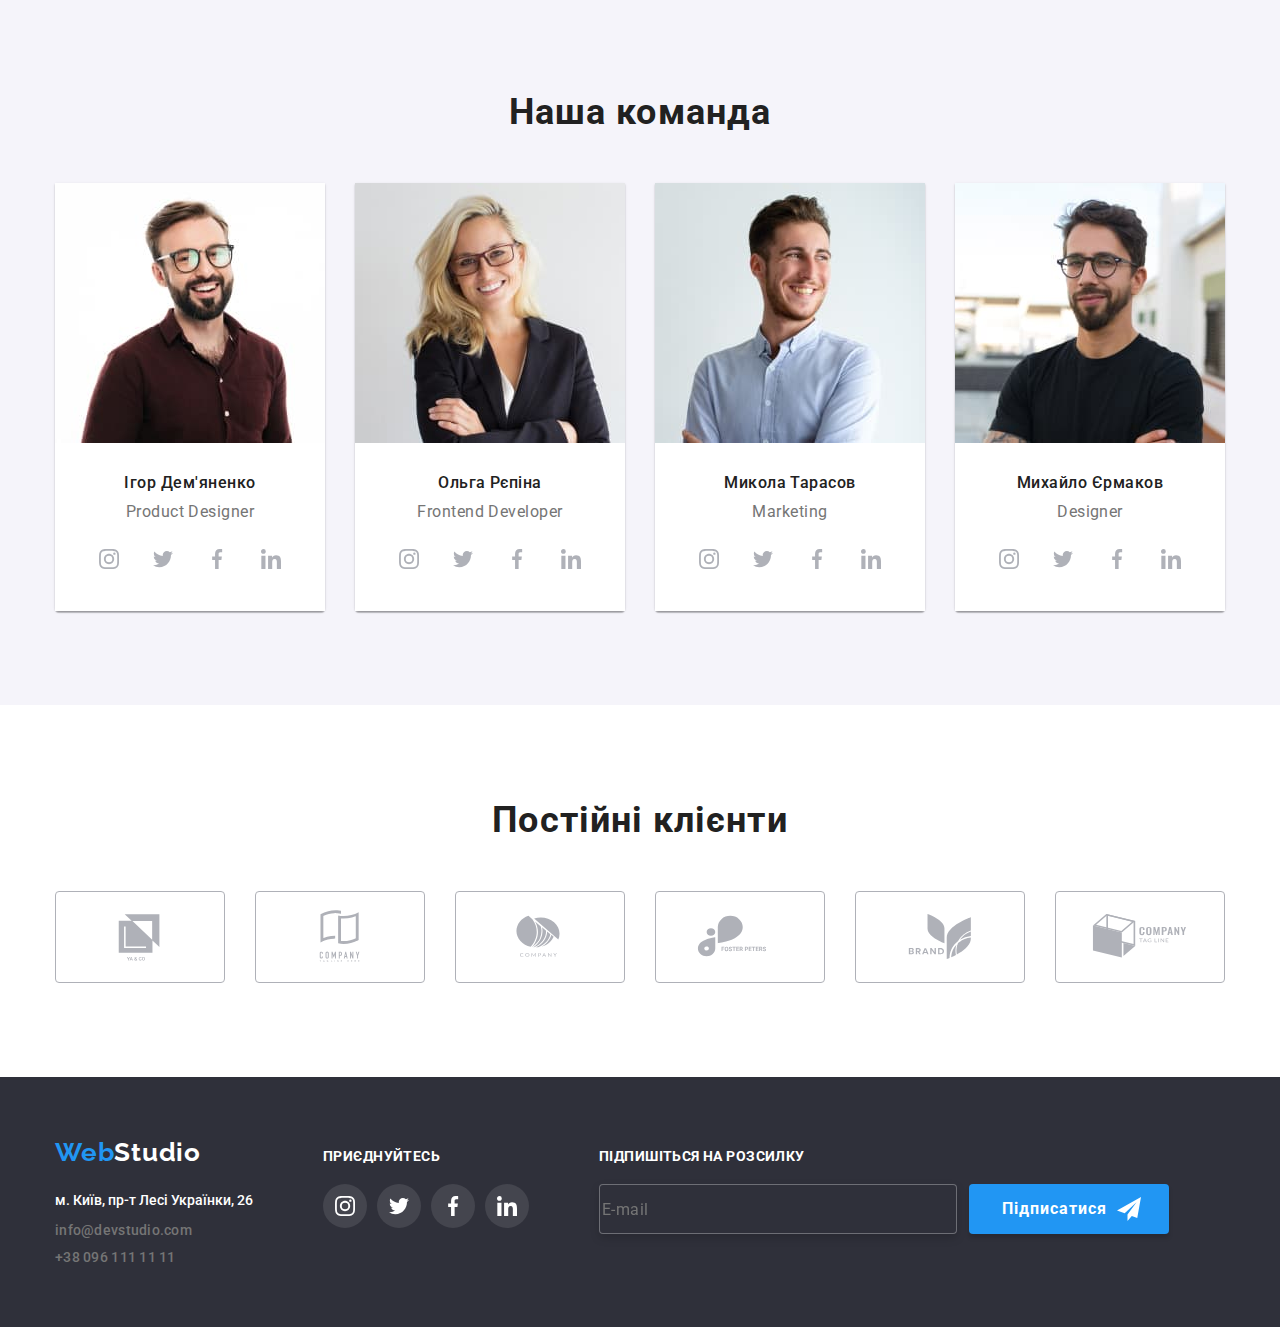
==== commit c6d7661b: "save work" ====
--- a/index.html
+++ b/index.html
@@ -614,56 +614,101 @@
             </li>
           </ul>
         </div>
-      <div class="footer-speaker-container">
-        <p class="footer-speaker-text">підпишіться на розсилку</p>
-        
-
-        <ul class="footer-speaker-list">
-        <li class="speaker-list-item">
-        <form class="footer-speaker-form">
+        <div class="footer-speaker-container">
+          <p class="footer-speaker-text">підпишіться на розсилку</p>
+          <form class="footer-speaker-form">
             <label class="footer-label" for="e-mail">
-             <input class="footer-input" type="text" name="e-mail" id="e-mail"placeholder="E-mail" autofocus />
-            
-            
-        </form>
-    </li>
-    <li class="speaker-list-item">
-        <button class="footer-btn" type="">Підписатися
-          <svg class="footer-btn-icon" width="24" height="24">
-            <use href="./images/icons.svg#icon-send"></use>
-          </svg>
-        </button>
-    </li>
-    </ul>
+              <input
+                class="footer-input"
+                type="text"
+                name="e-mail"
+                id="e-mail"
+                placeholder="E-mail"
+              />
+            </label>
+            <button class="footer-btn" type="submit">
+              Підписатися
+              <svg class="footer-btn-icon" width="24" height="24">
+                <use href="./images/icons.svg#icon-send"></use>
+              </svg>
+            </button>
+          </form>
+        </div>
       </div>
-    </div>
     </footer>
     <div class="backdrop is-hidden" data-modal>
       <div class="modal">
         <button class="close-btn" type="button" data-modal-close>
-         <svg class="modal-icon" width="18" height="18"> 
+          <svg class="modal-icon" width="18" height="18">
             <use href="./images/icons.svg#close-black"></use>
           </svg>
         </button>
-        <h2 class="form-title">Залиште свої дані,ми вам передзвонимо</h2>
-      
-       <form class="form" autocomplete="off">
-        <!-- <h2 class="form-title">Залиште свої дані,ми вам передзвонимо</h2> -->
-        <div class="form-field">
-          <input type="text" class="form-input" name="name" id="name" />
-          <label for="name" class="form-label">Ім'я</label>
-        </div>
+        <p class="form-title">Залиште свої дані,ми вам передзвонимо</p>
+
+        <form class="form" autocomplete="on">
           <div class="form-field">
-          <input type="text" class="form-input" name="name" id="tel" />
-          <label for="name" class="form-label">Телефон</label>
-        </div>
+            <label for="name" class="form-label"
+              >Ім'я
+              <input type="text" class="form-input" name="name" id="name" />
+              <svg class="form-icon" width="18" height="18">
+                <use href="./images/icons.svg#person-black"></use>
+              </svg>
+            </label>
+          </div>
           <div class="form-field">
-          <input type="text" class="form-input" name="name" id="email" />
-          <label for="name" class="form-label">Пошта</label>
-        </div>
-        </div>
-      </form>
-    </div>
+            <label for="tel" class="form-label"
+              >Телефон
+              <input type="tel" class="form-input" name="phone" id="tel" />
+              <svg class="form-icon" width="18" height="18">
+                <use href="./images/icons.svg#phone-black"></use>
+              </svg>
+            </label>
+          </div>
+          <div class="form-field">
+            <label for="email" class="form-label"
+              >Пошта
+              <input type="email" class="form-input" name="e-mail" id="email" />
+              <svg class="form-icon" width="18" height="18">
+                <use href="./images/icons.svg#email-black"></use>
+              </svg>
+            </label>
+          </div>
+          <div class="form-field">
+            <label for="comment" class="form-label-comment"
+              >Коментар
+              <textarea
+                class="form-textarea"
+                name="comment"
+                id="comment"
+                rows="4"
+                placeholder="Введіть текст"
+              ></textarea>
+            </label>
+          </div>
+          <label for="checkbox" class="form-label-checkbox">
+            <input
+              class="form-checkbox"
+              type="checkbox"
+              name="checkbox"
+              id="checkbox"
+            />
+            <svg class="form-checkbox-icon" width="16" height="15">
+              <use class="unchecked" href="./images/icons.svg#uncheck"></use>
+              <use class="checked" href="./images/icons.svg#check"></use>
+            </svg>
+            <span class="icon-svg">
+              Погоджуюся з розсилкою та приймаю
+              <a
+                class="checkbox-link"
+                href=""
+                rel="nofollow noopener noreferrer"
+                >Умови договору</a
+              ></span
+            >
+          </label>
+          <button class="form-btn" type="submit">Відправити</button>
+        </form>
+      </div>
     </div>
     <script src="./js/modal.js"></script>
   </body>
--- a/css/style.css
+++ b/css/style.css
@@ -185,6 +185,9 @@
     padding-bottom: 32px;
     
   }
+  .header-auth:not(:last-child) {
+    margin-right: 50px;
+  }
   .header-post-link,
   .header-tel-link {
     display: flex;
@@ -211,7 +214,7 @@
    line-height: calc(16 / 14);
    letter-spacing: 0.02em;
    color: var(--second-color);
-   margin-left: 50px;
+   /* margin-left: 50px; */
    align-items: center;
    transition-property: color;
    transition-duration: 250ms;
@@ -794,54 +797,72 @@
     font-weight: 400;
     font-size: 16px;
     line-height: calc(20 / 16);
-
-    display: flex;
-    align-items: center;
     letter-spacing: 0.03em;
     color: rgba(255, 255, 255, 0.6);
     width: 358px;
     height: 50px;
     background-color: #2F303A;
-    border: none;
+    border: 1px solid rgba(255, 255, 255, 0.3);
+    filter: drop-shadow(0px 4px 4px rgba(0, 0, 0, 0.15));
+    border-radius: 4px;
+  }
+  .footer-input:focus-visible{
+    outline: none;
+   border:1px solid rgba(255, 255, 255, 0.3);
+   border-radius: 4px;
   }
   .footer-label {
-    /* border: none; */
-  }
-   .footer-speaker-list {
-    display: flex;
-    gap: 12px; 
-   }
-  .speaker-list-item {
-    
-  }
+    display: flex;
+    align-items: center;
+    justify-content: center;
+    margin-right: 12px;
+    
+  }
+  
   
   .footer-speaker-form {
    display: flex; 
     width: 358px;
     height: 50px;
-    border: 1px solid rgba(255, 255, 255, 0.3);
-    /* filter: drop-shadow(0px 4px 4px rgba(0, 0, 0, 0.15)); */
-    border-radius: 4px;
-    /* box-shadow: 0px 4px 4px rgba(0, 0, 0, 0.15); */
-  }
+  
+    
+  }
+ 
+  
   .footer-btn {
     display: flex;
     align-items: center;
-    padding-left: 28px;
-    width: 200px;
-    height: 50px;
-    background: #2196F3;
-    /* box-shadow: 0px 4px 4px rgba(0, 0, 0, 0.15); */
+    justify-content: end;
+    padding: 10px 28px;
+    letter-spacing: 0.06em;
+    font-weight: 700;
+    font-size: 16px;
+    line-height: calc(30 / 16);
+    min-width: 200px;
+    min-height: 50px;
+    background: var(--accent-color);
+    box-shadow: 0px 4px 4px rgba(0, 0, 0, 0.15);
     border-radius: 4px;
     color: var(--main-bg-color);
     border: none;
+    cursor: pointer;
+    transition-property: background-color;
+    transition-duration: 250ms;
+    transition-timing-function:cubic-bezier(0.4, 0, 0.2, 1);
+   
+    }
+
+  .footer-btn:hover,
+  .footer-btn:focus {
+    background: #188CE8;
     box-shadow: 0px 4px 4px rgba(0, 0, 0, 0.15);
     border-radius: 4px;
-    
-  }
+
+  }  
   .footer-btn-icon {
     margin-left: 10px;
     fill: var(--main-bg-color);
+    /* justify-content: end; */
   }
 
   
@@ -875,8 +896,7 @@
   }
   .poster-wrapper {
     padding: 20px 24px;
-    /* border: 1px solid #EEEEEE;
-    border-top:none; */
+   
   }
   
   .hero-list{
@@ -910,24 +930,18 @@
   
   }
   
-  /* .hero-first-btn:hover,
-  .hero-first-btn:focus {
-    color: var(--main-bg-color);
-    background-color:var(--accent-color);
-  } */
   
   .hero-last-btn:hover,
   .hero-last-btn:focus {
     color: var(--main-bg-color);
     background-color: var(--accent-color);
-    /* transition: transform 250ms  cubic-bezier(0.4, 0, 0.2, 1);
-  } */
+    
   }
   .hero-last-btn:hover,
   .hero-last-btn:focus::before {
     box-shadow: 0px 3px 1px rgba(0, 0, 0, 0.1), 0px 1px 2px rgba(0, 0, 0, 0.08), 0px 2px 2px rgba(0, 0, 0, 0.12);
     border-radius: 4px;
-    /* transition: transform 250ms  cubic-bezier(0.4, 0, 0.2, 1); */
+    
   }
   
   
@@ -972,7 +986,7 @@
 
 .list-item-link:hover,
 .list-item-link:focus::before {
-  /* border: 1px solid #EEEEEE; */
+
   box-shadow: 0px 1px 1px rgba(0, 0, 0, 0.12), 0px 4px 4px rgba(0, 0, 0, 0.06), 1px 4px 6px rgba(0, 0, 0, 0.16);
   
 }
@@ -998,7 +1012,6 @@
   background-color: rgba(33, 150, 243, 0.9);
   width: 100%;
   height: 100%;
-  /* opacity: 0; */
   cursor: pointer;
   }
 .backdrop-card-text {
@@ -1053,6 +1066,7 @@
   box-shadow: 0px 1px 3px rgba(0, 0, 0, 0.12), 0px 1px 1px rgba(0, 0, 0, 0.14), 0px 2px 1px rgba(0, 0, 0, 0.2);
   border-radius: 4px;
   background: var(--main-bg-color);
+  padding-bottom: 40px;
   
 }
 .close-btn {
@@ -1070,17 +1084,29 @@
   border: 1px solid rgba(0, 0, 0, 0.1);
   padding: 0;
   cursor: pointer;
+  
 }
 .modal-icon {
   fill:#000000;
+  transition-property: fill;
+  transition-duration: 250ms;
+  transition-timing-function:cubic-bezier(0.4, 0, 0.2, 1); 
+
+ 
+
+}
+ .close-btn:hover .modal-icon {
+  fill: var(--accent-color);
 }
 
 /* ОФОРМЛЕНИЕ МОДАЛЬНОГО ОКНА */
 
 .form {
+  
   padding-right: 40px;
   padding-left: 40px;
   width: 528px;
+ 
 }
 .form-title {
   font-weight: 700;
@@ -1092,24 +1118,165 @@
   padding-top: 40px;
   padding-right: 40px;
   padding-left: 40px;
-  /* margin-bottom: 12px; */
-}
-.form-field {
+  margin-bottom: 30px;
+}
+
+
+.form-label {
+
+  padding: 0;
   position: relative;
-  /* margin-top: 12px; */
-  /* display: block; */
-  margin-top: 30px;
-}
-.form-label {
-  position: absolute;
-  top: 0;
-  left: 0;
-  transform:translateY(-100%);
- 
-}
+  transition-property: color,fill;
+  transition-duration: 250ms;
+  transition-timing-function:cubic-bezier(0.4, 0, 0.2, 1); 
+  border-radius: 4px;
+  font-weight: 400;
+  font-size: 14px;
+  line-height: calc(24 / 14);
+  letter-spacing: 0.03em;
+  color: var(--second-color);
+}
+
 .form-input {
   width: 448px;
   height: 40px;
+  padding-left: 42px;
   border: 1px solid rgba(33, 33, 33, 0.2);
   border-radius: 4px;
-}+  /* cursor: pointer; */
+}
+
+  .form-input:focus-visible {
+    outline: none; 
+    border: 1px solid var(--accent-color);
+    border-radius: 4px;
+  }
+  .form-input:focus-visible + .form-icon {
+    fill:var(--accent-color);
+    
+
+  }
+.form-icon {
+  position: absolute;
+  top: 53%;
+  left: 15px;
+  fill: #212121;
+  border: none;
+
+}
+.form-label:hover .form-icon, 
+.form-label:focus .form-icon {
+  fill:var(--accent-color);
+ 
+}
+.form-label-comment {
+  border-radius: 4px;
+  font-weight: 400;
+  font-size: 14px;
+  line-height: calc(24 / 14);
+  letter-spacing: 0.03em;
+  color: var(--second-color);
+}
+.form-textarea {
+  resize: none;
+  width: 448px;
+  height: 120px;
+  padding: 12px 16px;
+  border: 1px solid rgba(33, 33, 33, 0.2);
+  border-radius: 4px;
+  margin-bottom: 20px;
+}
+.form-textarea:focus-visible{
+  outline:none; 
+  /* color:var(--accent-color); */
+
+}
+
+.form-label-comment .form-textarea:focus-visible {
+  border: 1px solid var(--accent-color);
+  border-radius: 4px;
+  
+}
+.checkbox-link {
+  text-decoration: underline;
+  color: var(--accent-color);
+  
+}
+ .form-field {
+display: flex;
+align-items: center; 
+
+} 
+
+.form-checkbox {
+  appearance: none;
+}
+
+  
+.form-label-checkbox {
+  display: flex;
+  align-items: center;
+  justify-content: center;
+} 
+
+.form-checkbox-icon {
+  user-select: none;
+  cursor: pointer;
+}
+
+.form-checkbox-icon .checked {
+  opacity: 0;
+}
+
+.form-checkbox-icon .unchecked{
+  opacity: 1;
+ }
+
+.form-checkbox:checked +.form-checkbox-icon .unchecked {
+  opacity: 0;
+}
+
+.form-checkbox:checked +.form-checkbox-icon .checked {
+  opacity: 1;
+}
+
+.icon-svg {
+  margin-left: 9px;
+  cursor: pointer;
+  
+
+}
+
+.form-btn {
+  display: block;
+  transition-property: background-color;
+  transition-duration: 250ms;
+  transition-timing-function:cubic-bezier(0.4, 0, 0.2, 1);
+  font-weight: 700;
+  font-size: 16px;
+  line-height: calc(30 / 16);
+  cursor: pointer;
+  background:var(--accent-color);
+  color:var(--main-bg-color);
+  border-radius: 4px;
+  min-width: 216px;
+  border: solid transparent;
+  text-align: center;
+  padding: 10px 52px;
+  align-items: center;
+    margin-top: 30px;
+  margin-right: auto;
+  margin-left: auto;
+  }
+  
+
+  
+  .form-btn:hover,
+  .form-btn:focus {
+  background: #188CE8;
+  box-shadow: 0px 4px 4px rgba(0, 0, 0, 0.15);
+  border-radius: 4px;
+  min-width: 216px;
+  
+}
+
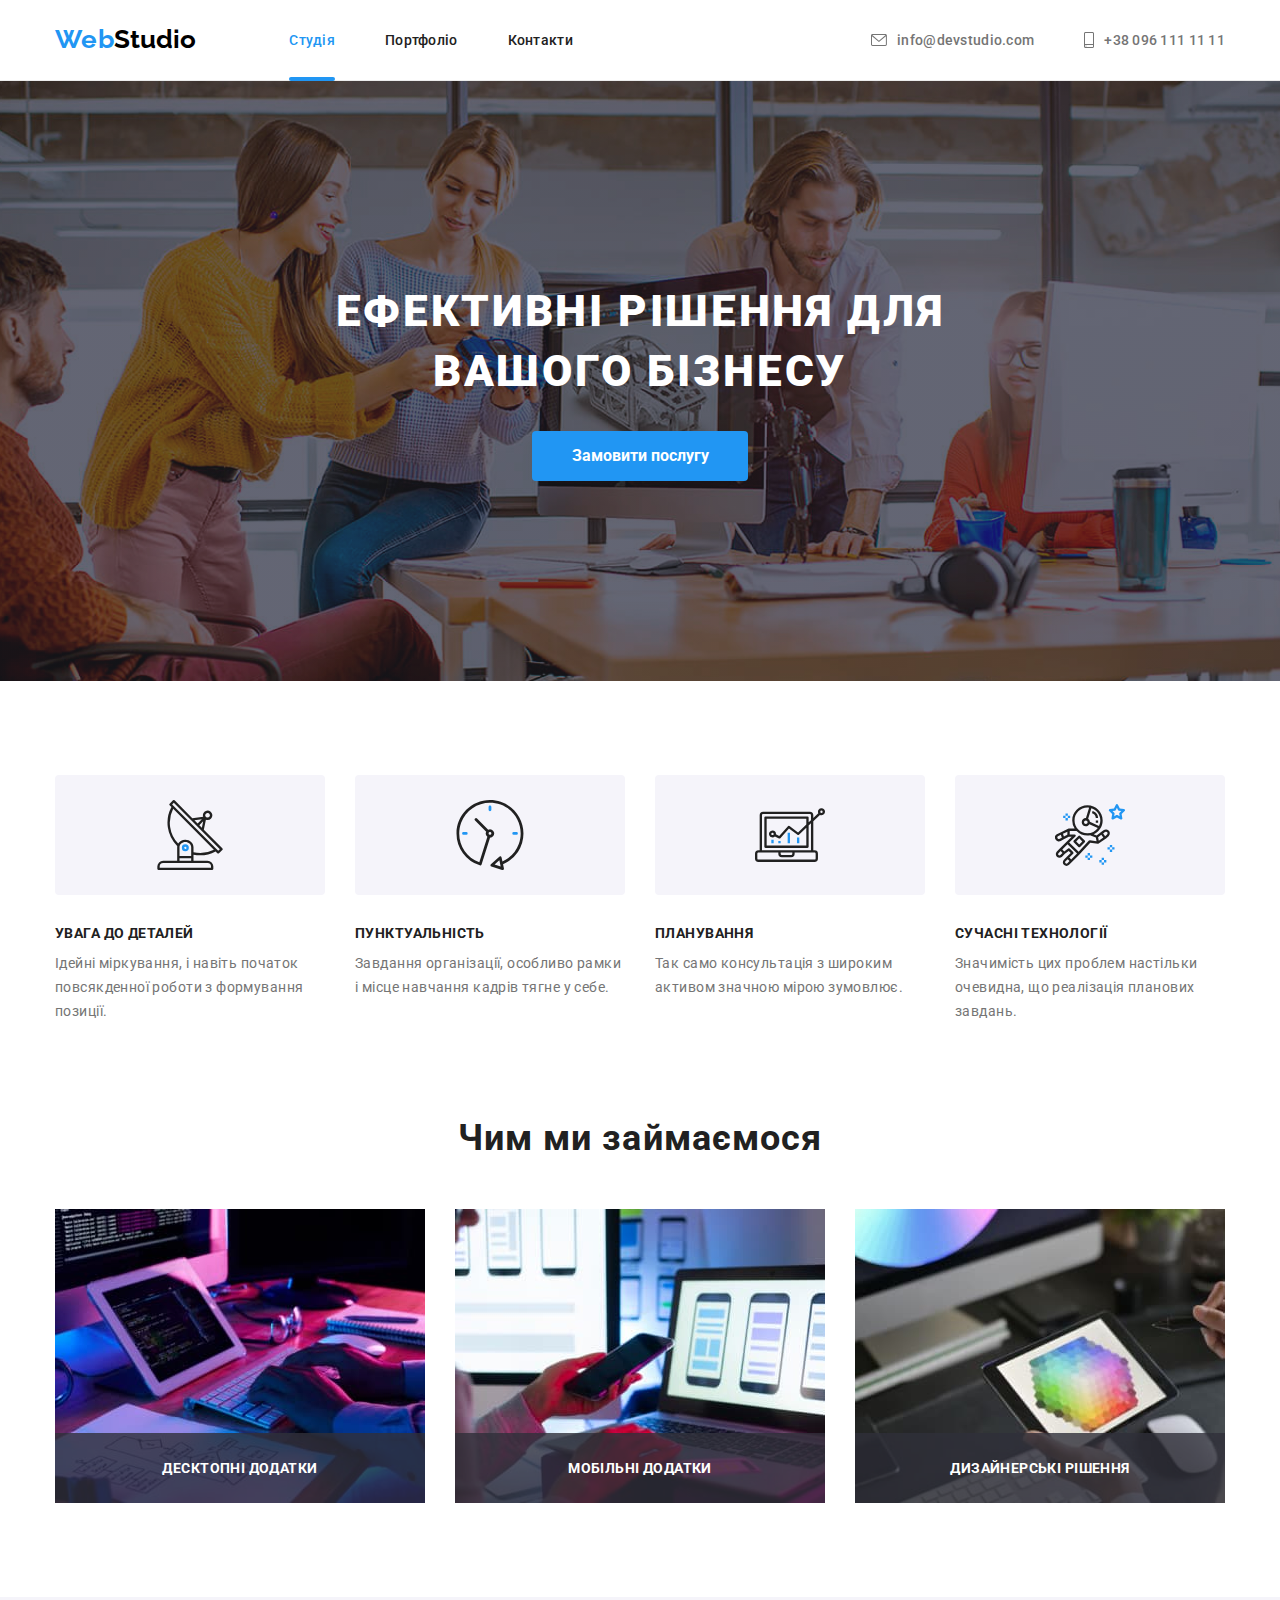
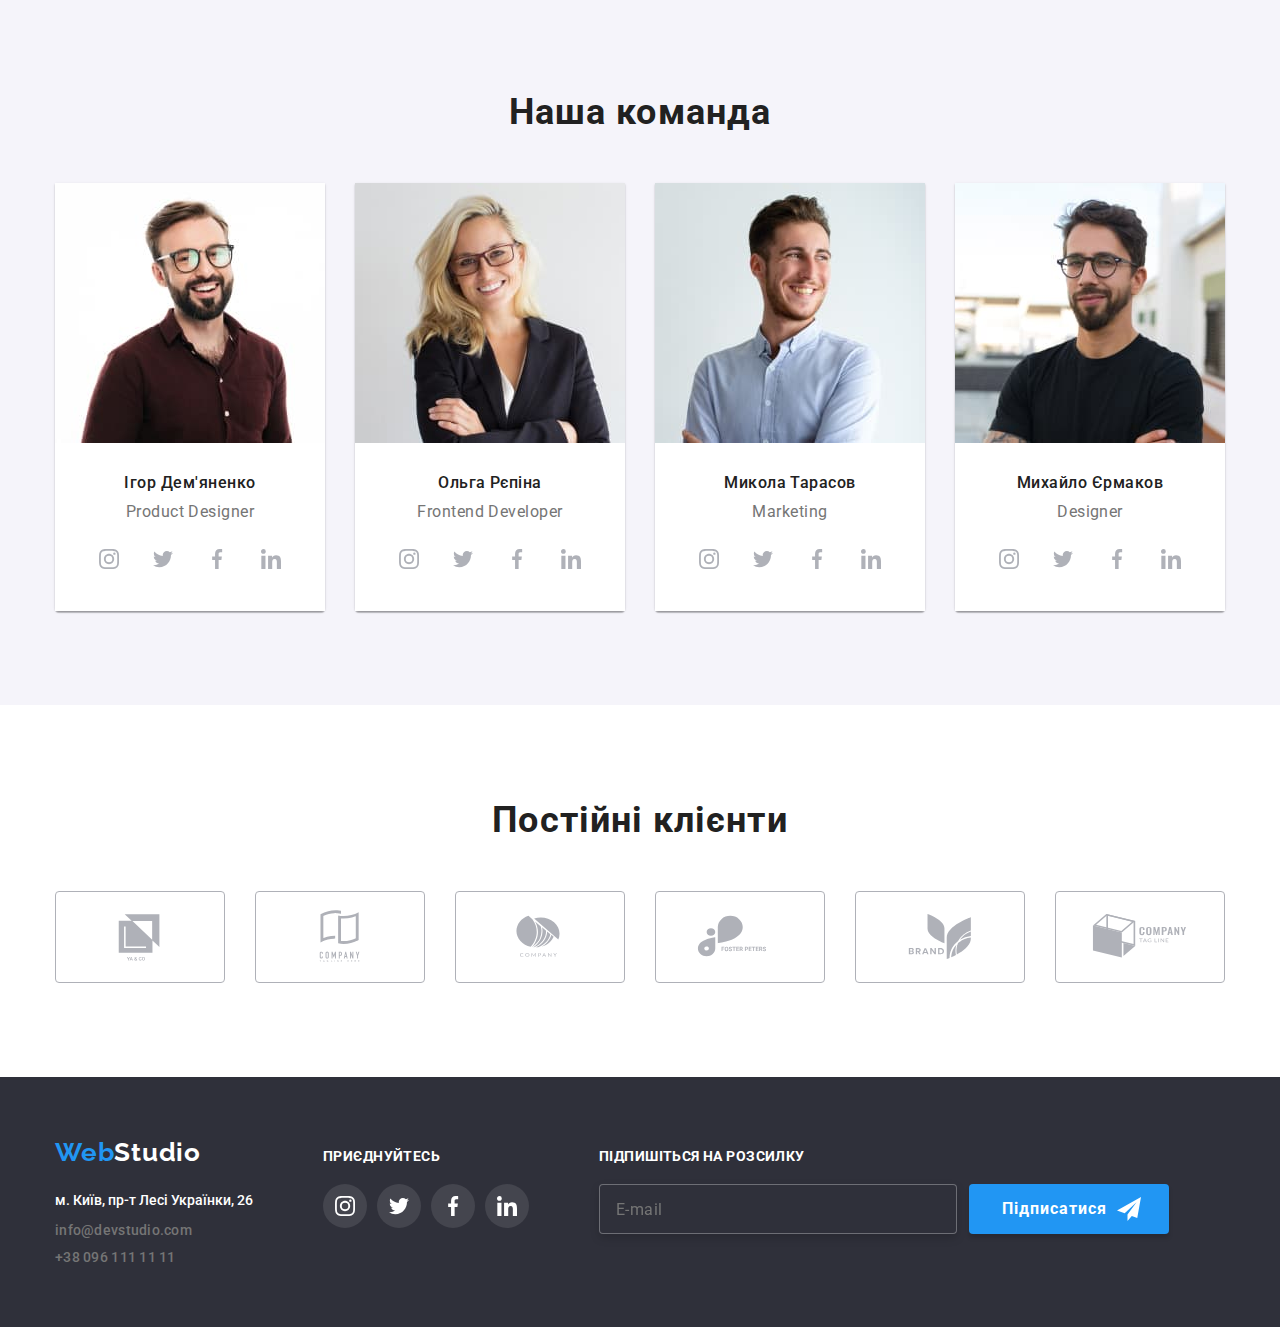
==== commit 7c861df6: "save span in modal" ====
--- a/index.html
+++ b/index.html
@@ -646,15 +646,16 @@
         <p class="form-title">Залиште свої дані,ми вам передзвонимо</p>
 
         <form class="form" autocomplete="on">
-          <div class="form-field">
-            <label for="name" class="form-label"
-              >Ім'я
+          <!-- <div class="form-field"> -->
+            <label for="name" class="form-label">
+              <span class="form-span">Ім'я
               <input type="text" class="form-input" name="name" id="name" />
               <svg class="form-icon" width="18" height="18">
                 <use href="./images/icons.svg#person-black"></use>
               </svg>
+            </span>
             </label>
-          </div>
+          <!-- </div> -->
           <div class="form-field">
             <label for="tel" class="form-label"
               >Телефон
--- a/css/style.css
+++ b/css/style.css
@@ -805,6 +805,7 @@
     border: 1px solid rgba(255, 255, 255, 0.3);
     filter: drop-shadow(0px 4px 4px rgba(0, 0, 0, 0.15));
     border-radius: 4px;
+    padding-left: 16px;
   }
   .footer-input:focus-visible{
     outline: none;
@@ -1123,9 +1124,8 @@
 
 
 .form-label {
-
   padding: 0;
-  position: relative;
+  /* position: relative; */
   transition-property: color,fill;
   transition-duration: 250ms;
   transition-timing-function:cubic-bezier(0.4, 0, 0.2, 1); 
@@ -1136,7 +1136,24 @@
   letter-spacing: 0.03em;
   color: var(--second-color);
 }
-
+.form-span {
+  position: relative;
+  display: block;
+  width: 100%
+  
+}
+.form-icon {
+  position: absolute;
+
+  bottom: 0;
+  left:0;
+
+  
+  fill: #212121;
+  border: none;
+  transform: translateX(15px) translateY(-10px);
+  
+}
 .form-input {
   width: 448px;
   height: 40px;
@@ -1156,14 +1173,9 @@
     
 
   }
-.form-icon {
-  position: absolute;
-  top: 53%;
-  left: 15px;
-  fill: #212121;
-  border: none;
-
-}
+
+
+
 .form-label:hover .form-icon, 
 .form-label:focus .form-icon {
   fill:var(--accent-color);
@@ -1241,9 +1253,16 @@
 }
 
 .icon-svg {
+  display: flex;
+  align-items: center;
   margin-left: 9px;
   cursor: pointer;
-  
+  font-weight: 400;
+  font-size: 14px;
+  line-height: calc(24 / 14);
+  letter-spacing: 0.03em;
+  color: #757575;
+
 
 }
 
